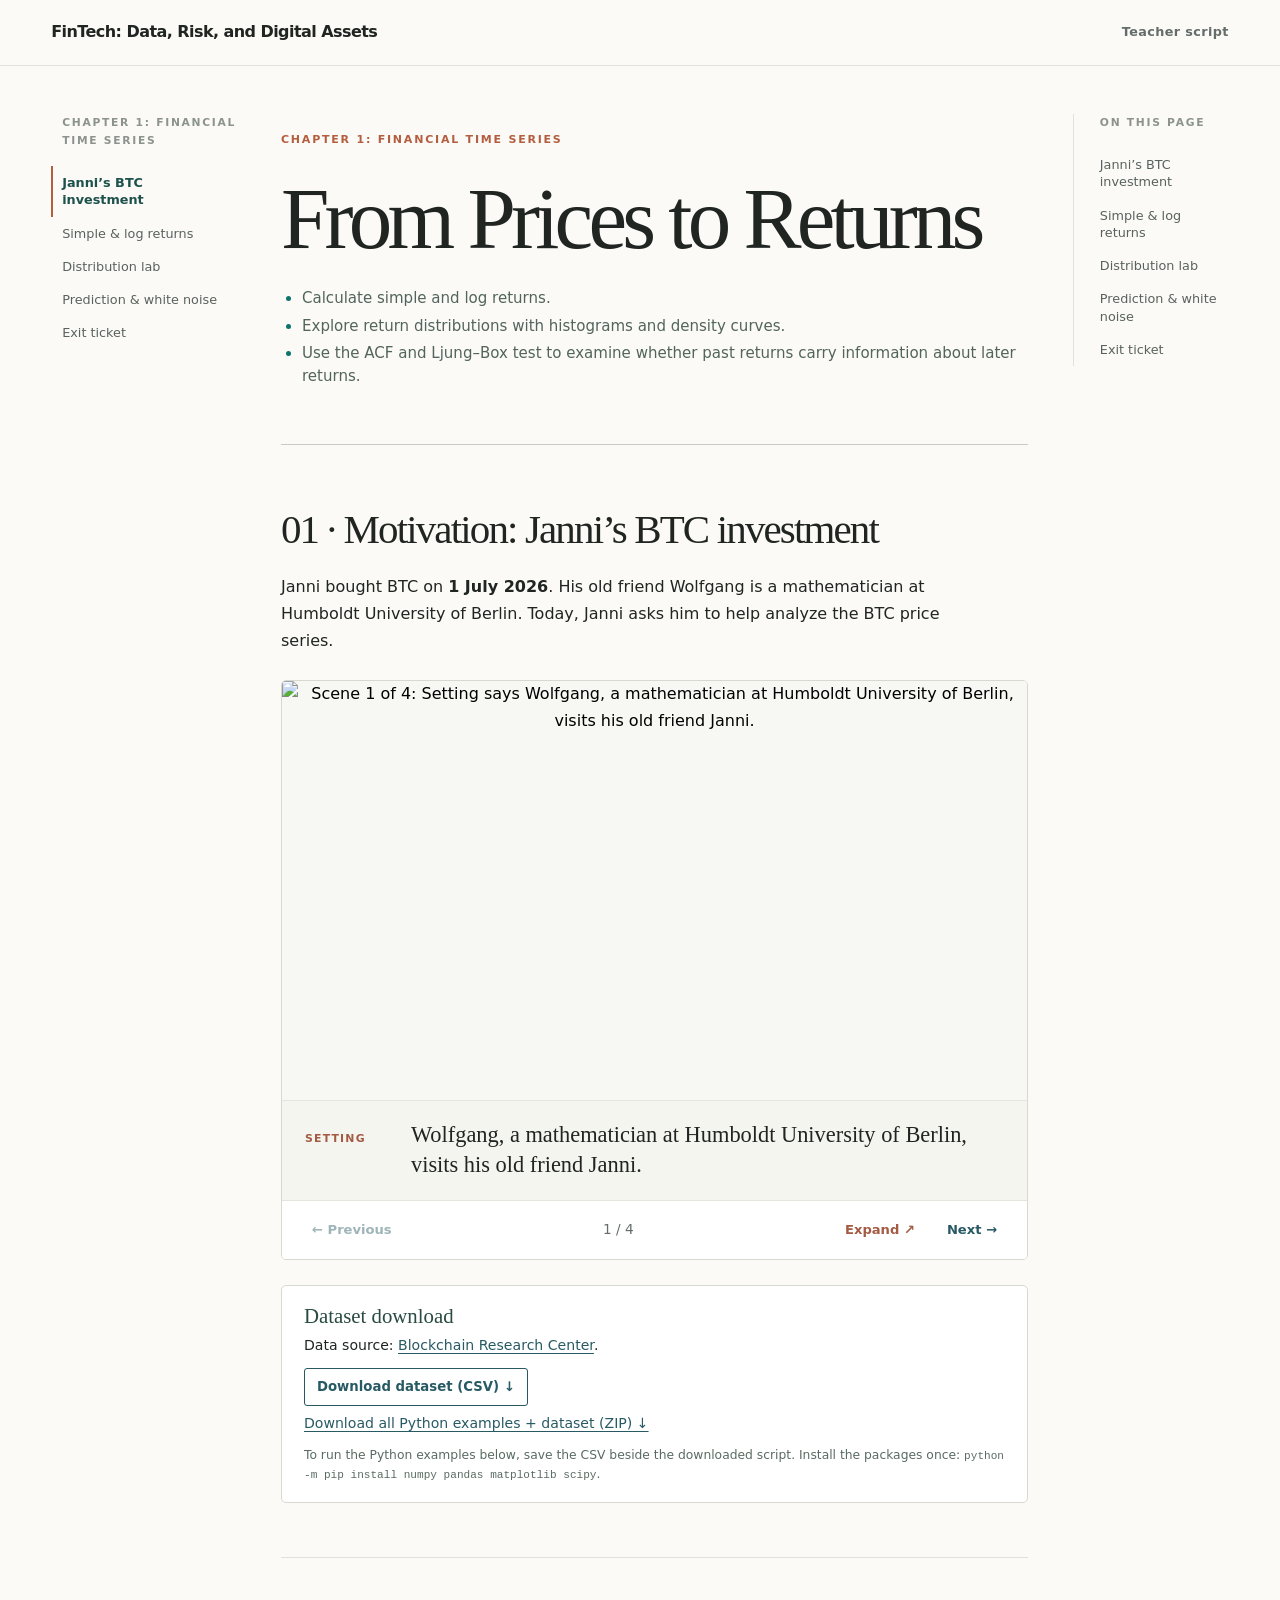
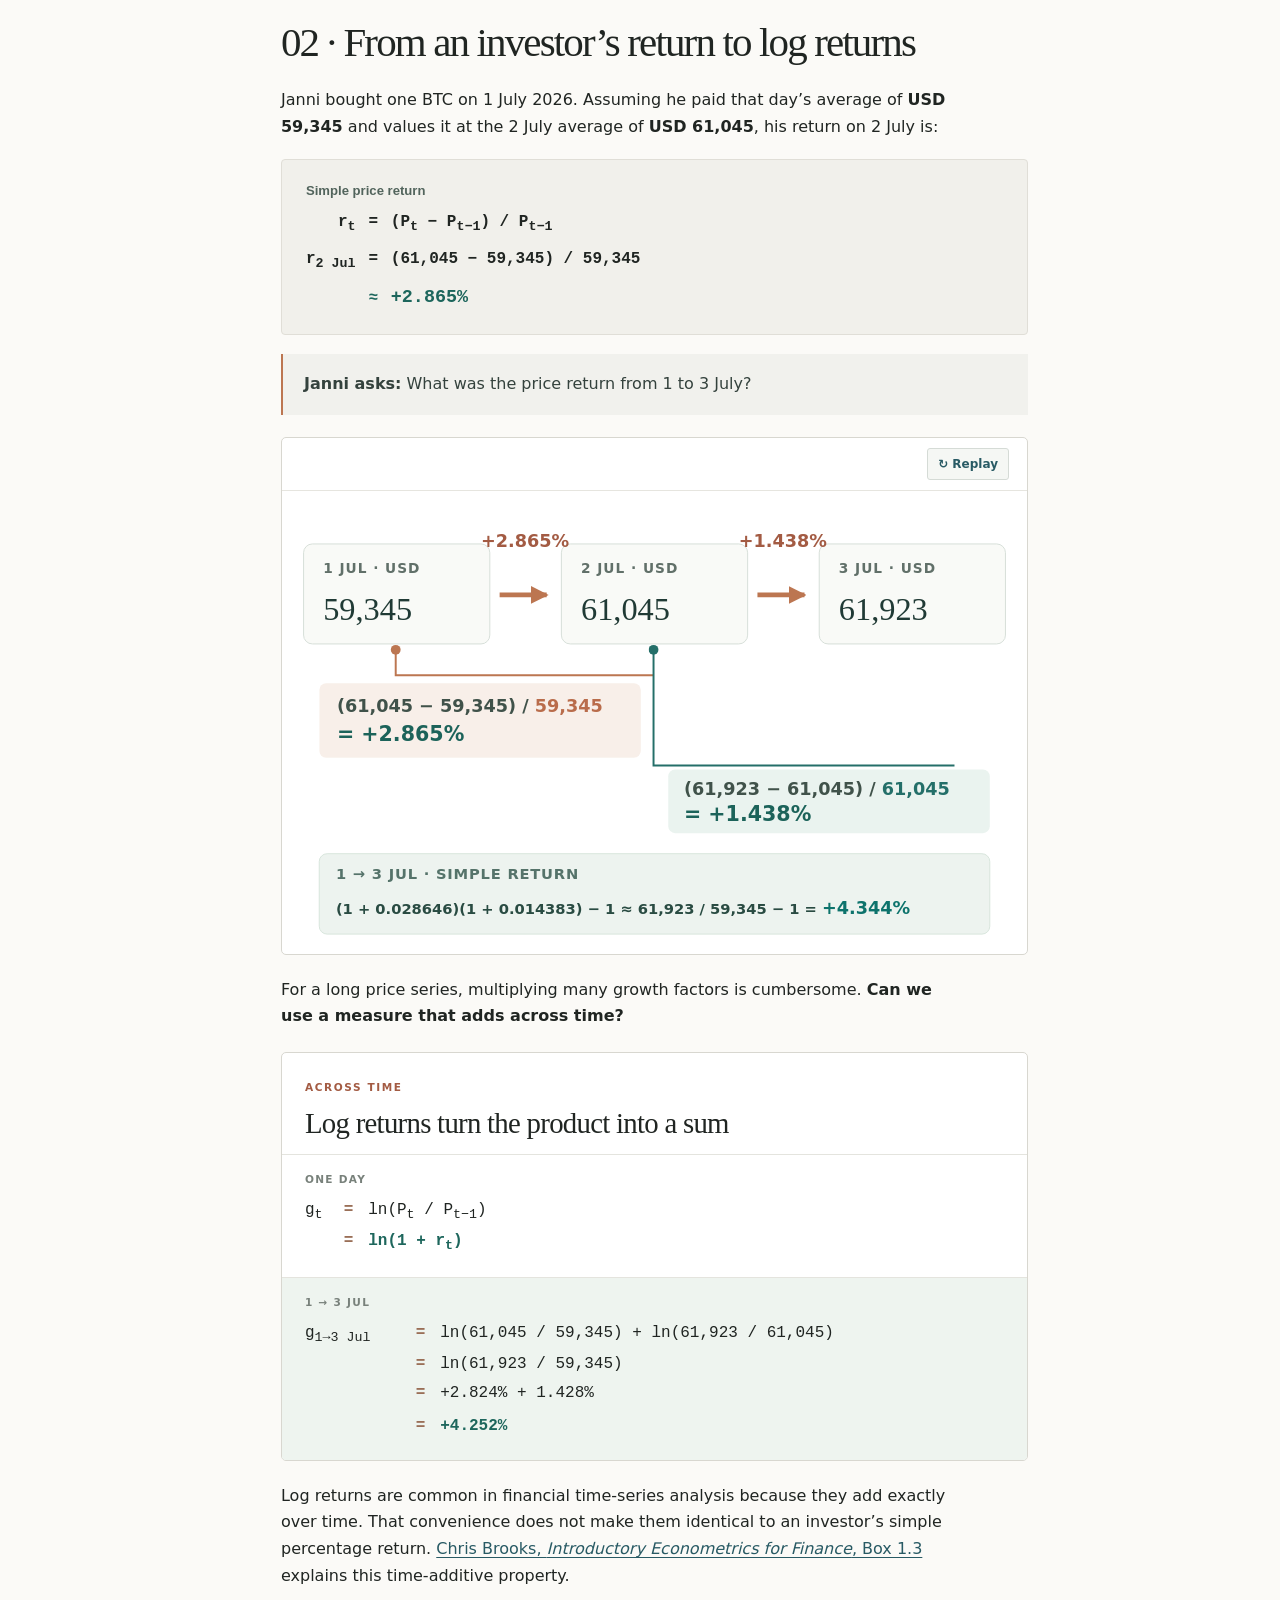
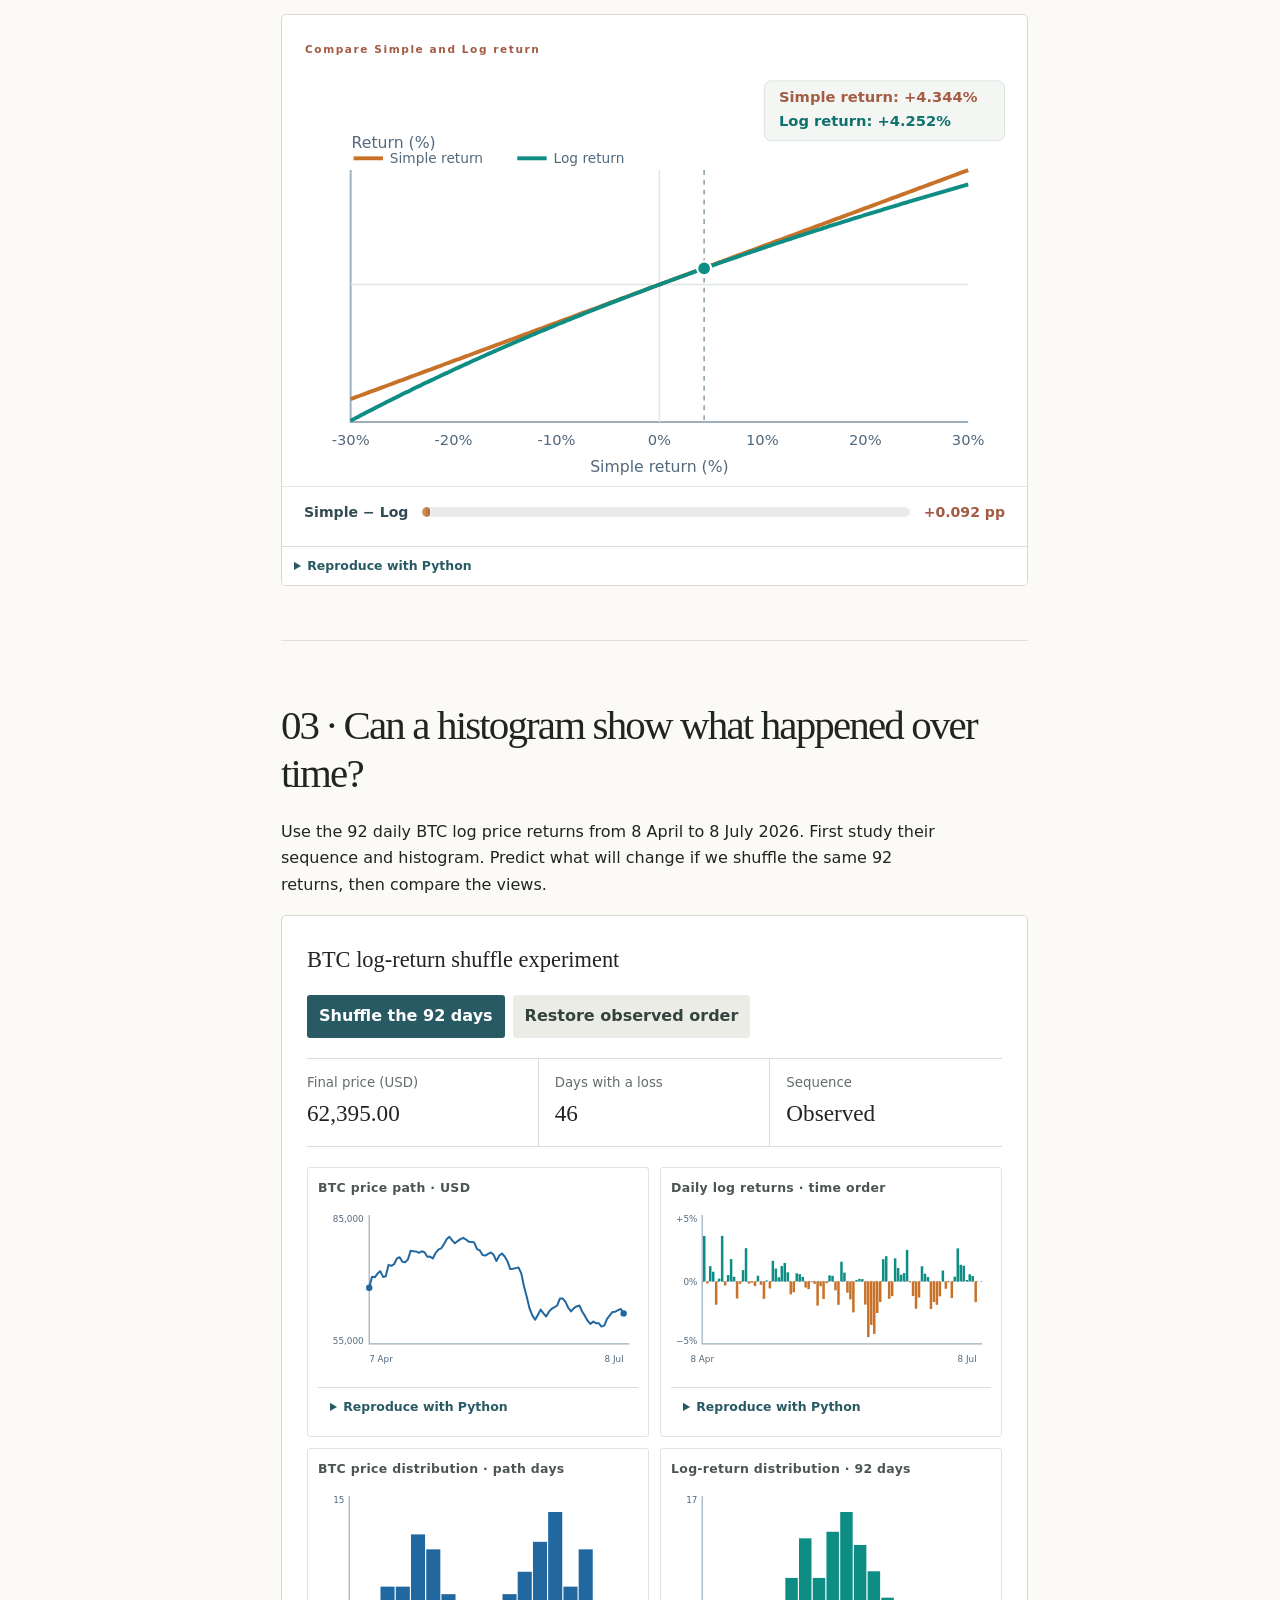
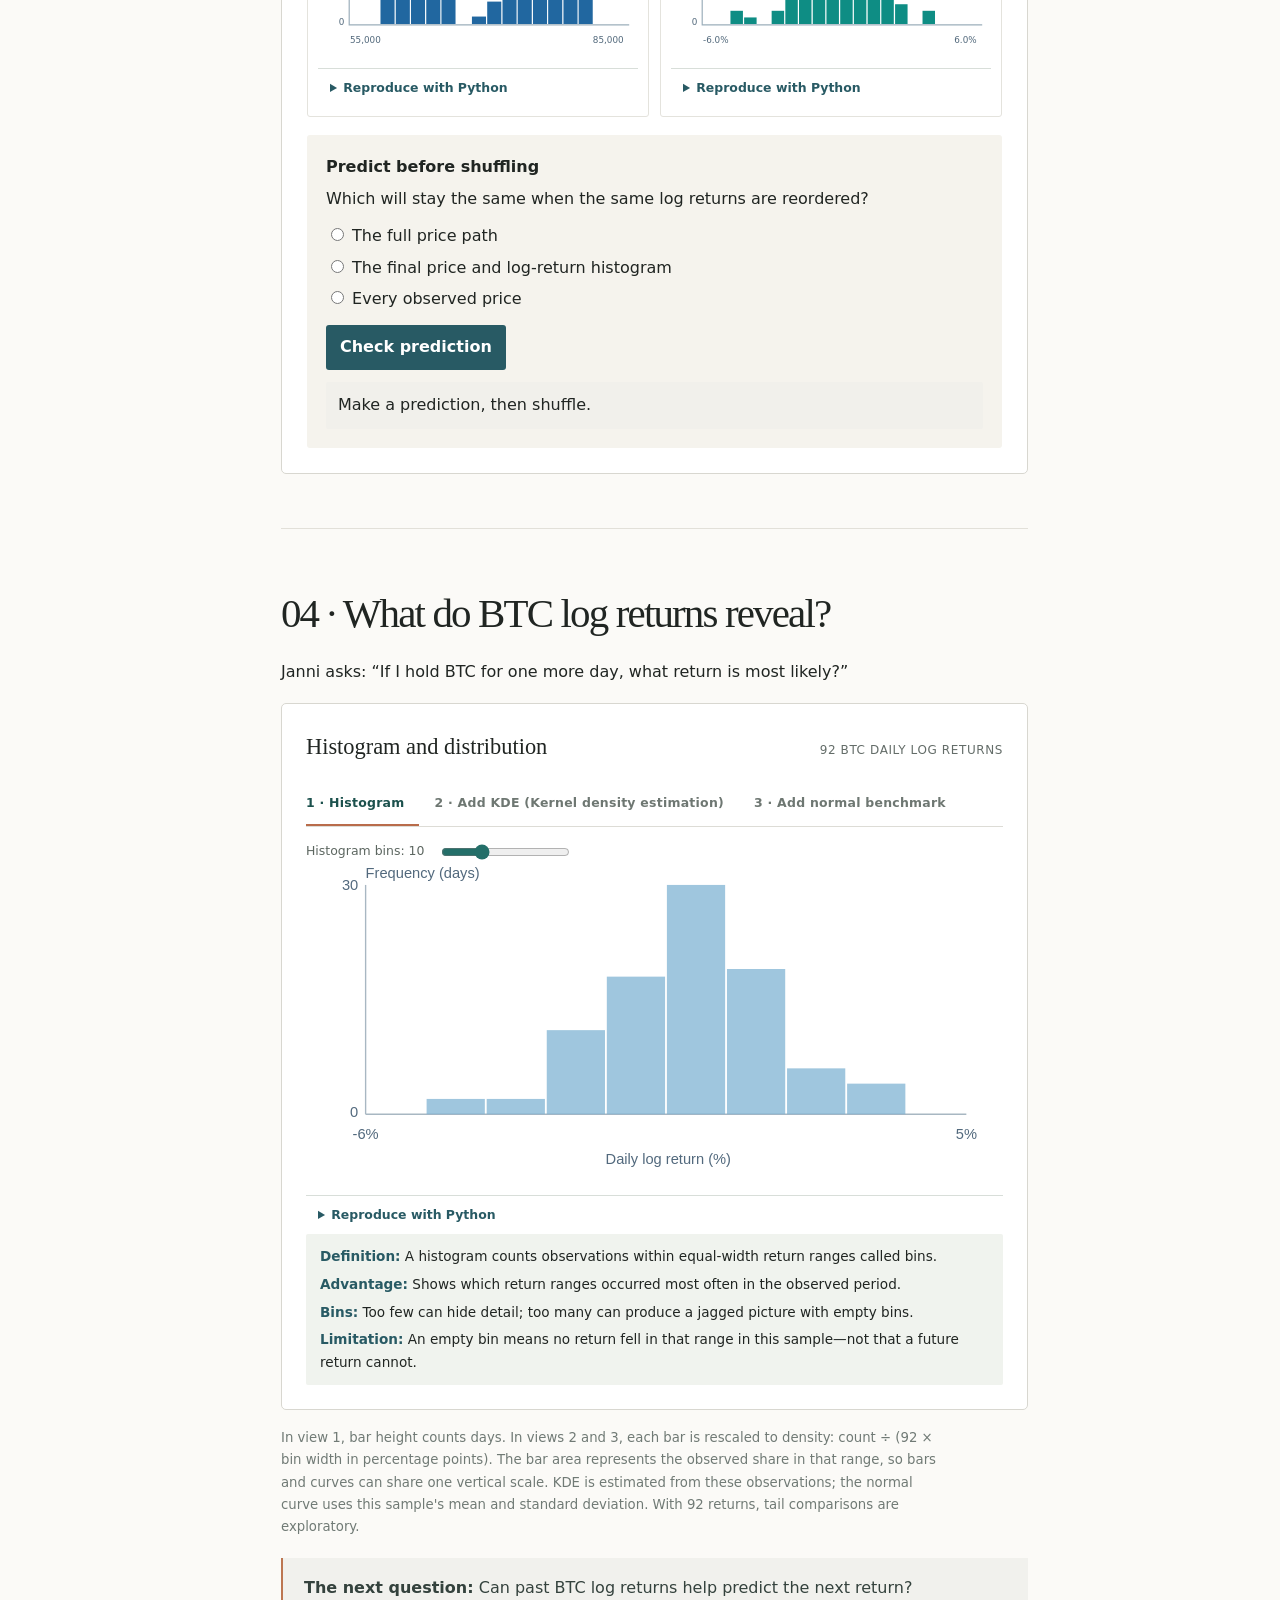
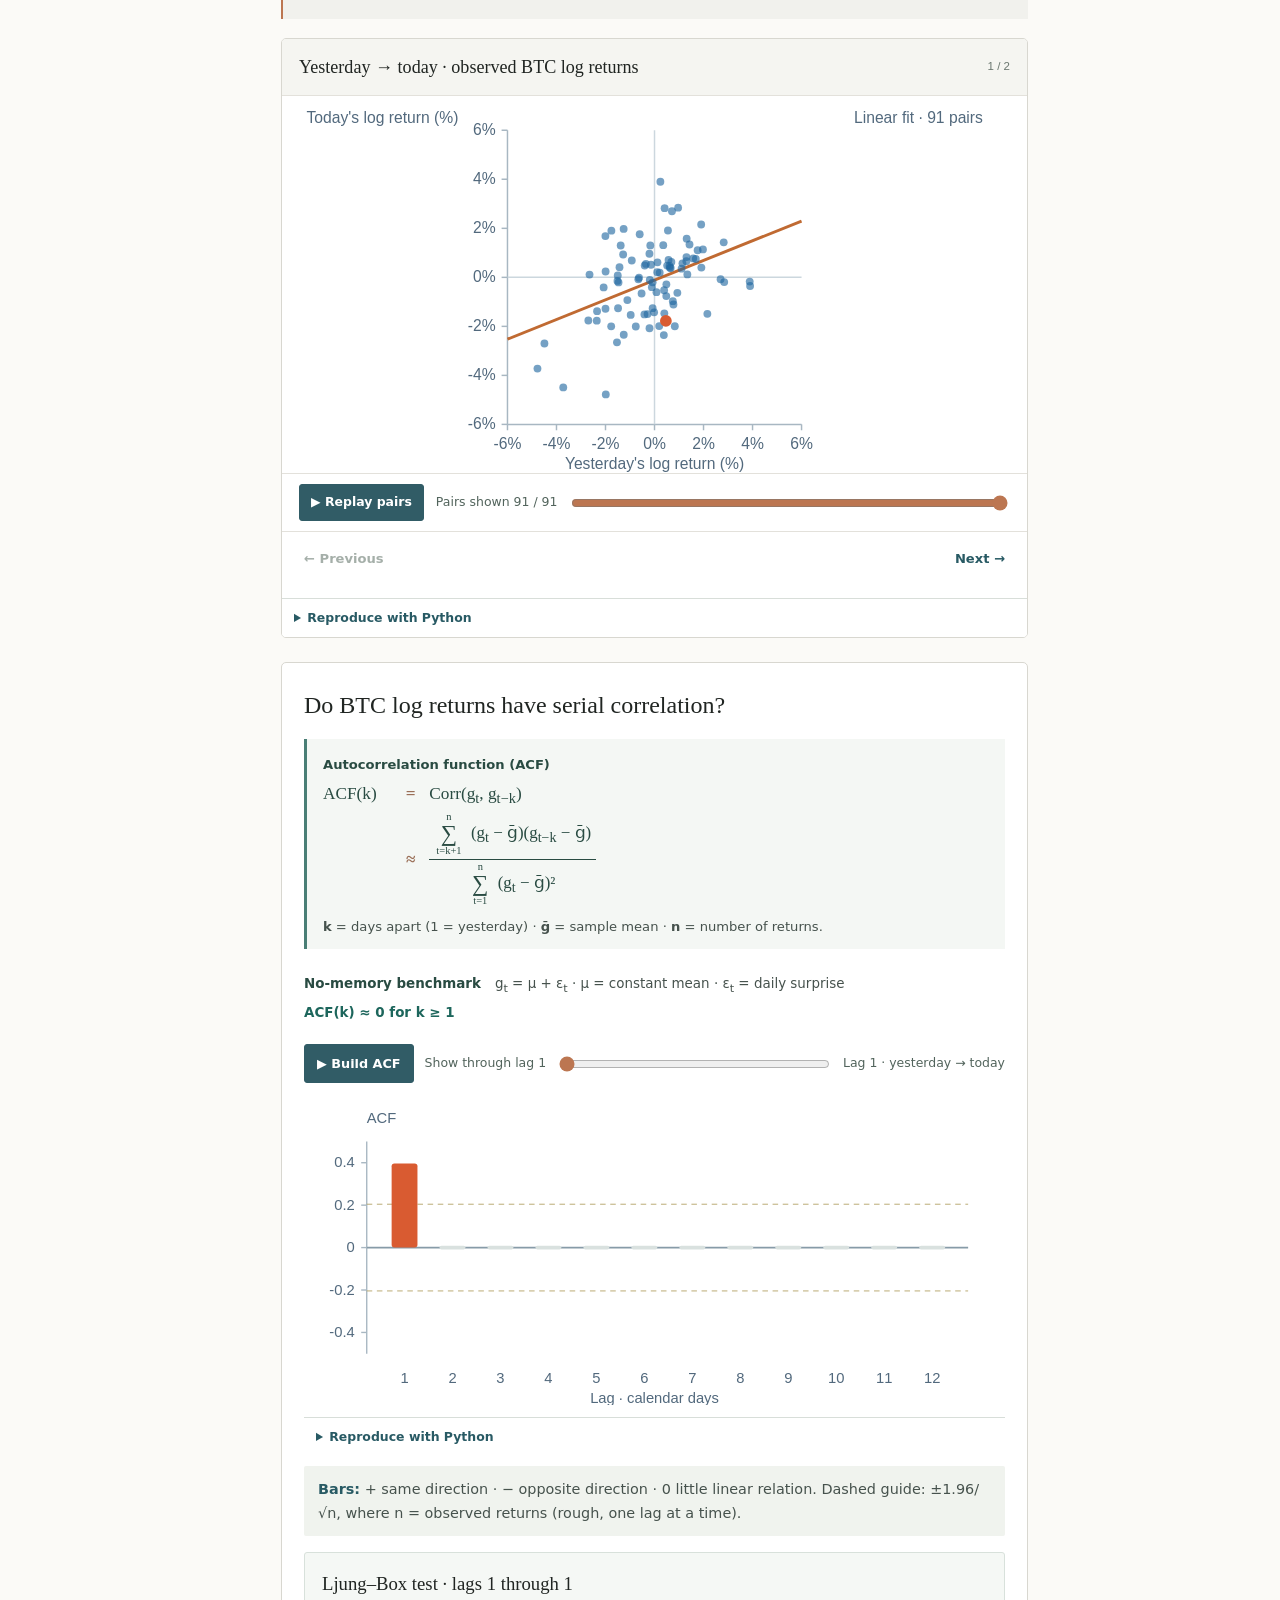
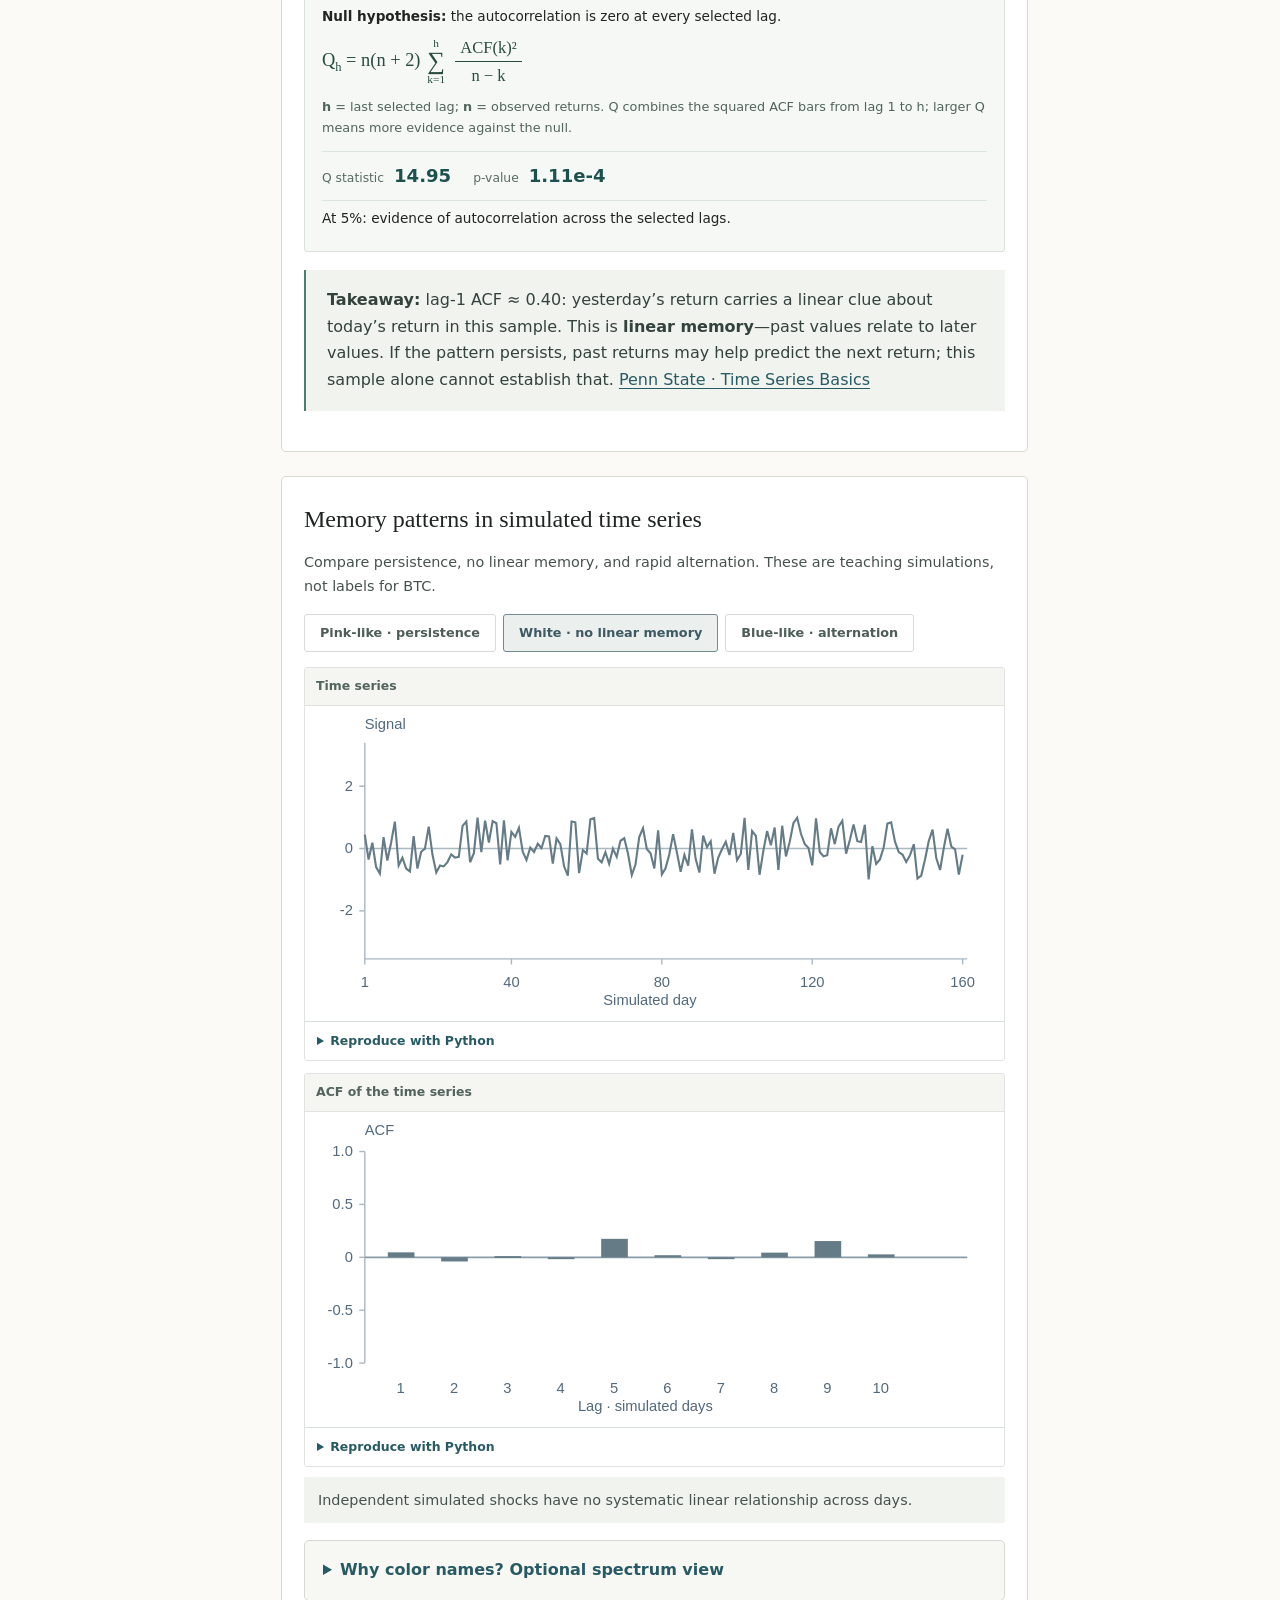
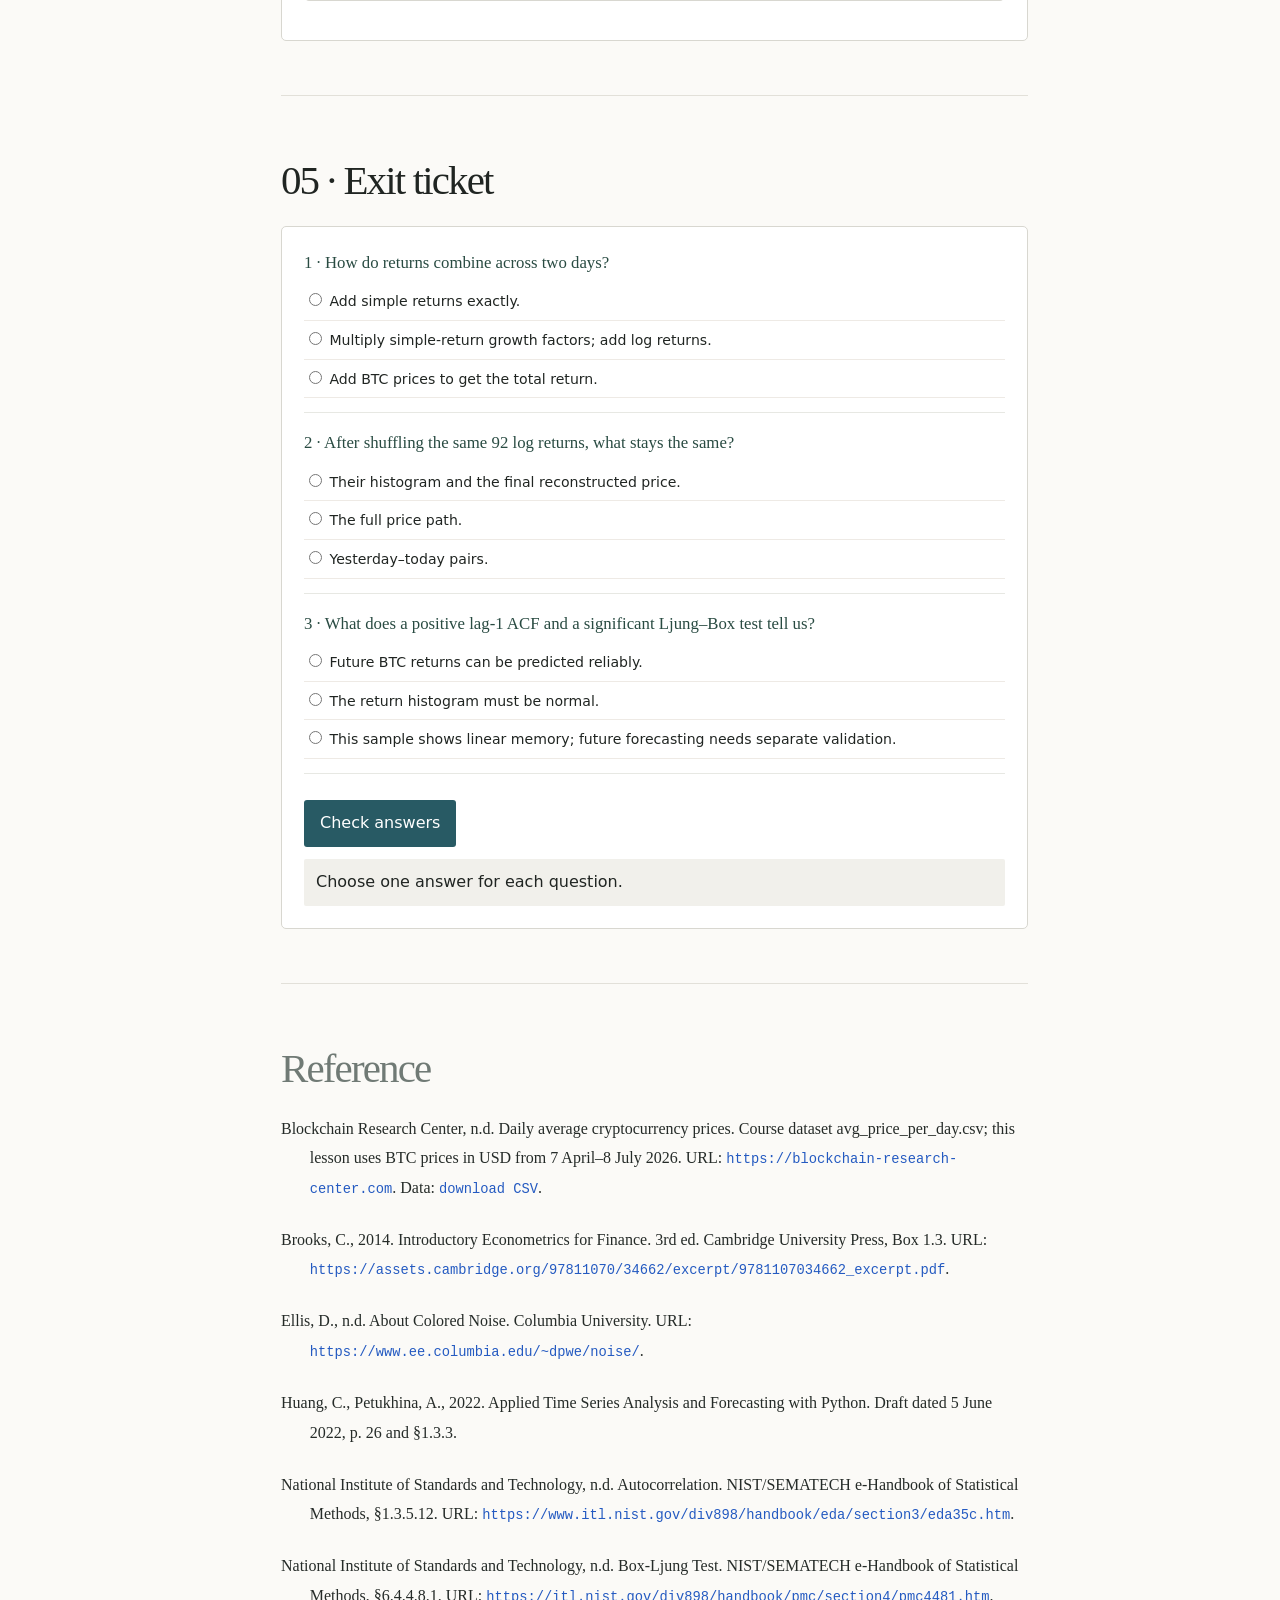
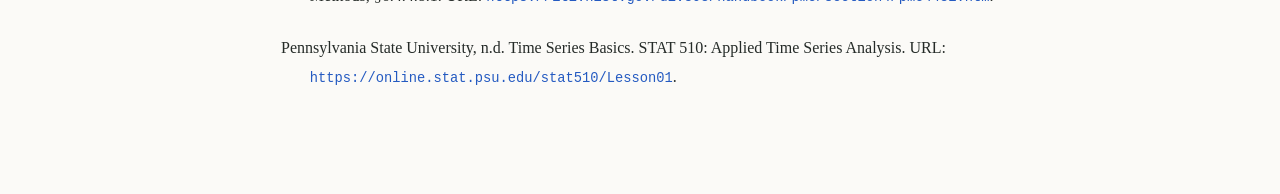
==== a2/index.html @ 721b4823 "Publish A2 lesson and interactive charts" ====
<!doctype html>
<html lang="en">
<head>
  <meta charset="utf-8">
  <meta name="viewport" content="width=device-width, initial-scale=1">
  <title>A2 · Prices, Returns, and Distributions | FinTech Lab</title>
  <link rel="stylesheet" href="style.css">
  <link rel="stylesheet" href="design.css?v=20261030-python-code">
  <script src="navigation.js?v=20261029-current-section" defer></script>
  <script src="btc-series.js?v=20261029-btc1" defer></script>
  <script src="game.js?v=20261030-price-axis" defer></script>
  <script src="story.js?v=20261030-python-panel" defer></script>
  <script src="approx.js?v=20261029-gap2" defer></script>
  <script src="return-animation.js?v=20261029-animate1" defer></script>
  <script src="white-noise.js?v=20261030-python-panels" defer></script>
</head>
<body>
  <header class="site-header"><a class="brand" href="../index.html">FinTech: Data, Risk, and Digital Assets</a><nav class="head-links" aria-label="Course tools"><a href="TEACHER_SCRIPT.md">Teacher script</a></nav></header>
  <div class="shell" id="top">
    <nav class="left-nav" aria-label="Lesson sections"><h3>Chapter 1: Financial time series</h3><a href="#story" class="active">Janni’s BTC investment</a><a href="#returns">Simple &amp; log returns</a><a href="#game">Distribution lab</a><a href="#charts">Prediction &amp; white noise</a><a href="#check">Exit ticket</a></nav>
    <main>
      <div class="hero"><div class="eyebrow">Chapter 1: Financial time series</div><h1>From Prices to Returns</h1><ul class="hero-topics"><li>Calculate simple and log returns.</li><li>Explore return distributions with histograms and density curves.</li><li>Use the ACF and Ljung–Box test to examine whether past returns carry information about later returns.</li></ul></div>

      <section class="lesson-section" id="story">
        <h2>01 · Motivation: Janni’s BTC investment</h2>
        <p>Janni bought BTC on <strong>1 July 2026</strong>. His old friend Wolfgang is a mathematician at Humboldt University of Berlin. Today, Janni asks him to help analyze the BTC price series.</p>
        <div class="media-card story-sequence" aria-label="Four-page click-through story about Janni’s Bitcoin purchase">
          <button class="story-picture" id="story-picture" type="button" aria-label="Show next scene">
            <img id="story-image" src="../assets/storyboard_v2/scene_01.png" alt="Wolfgang greets his friend Janni outside Jannimu Coffee">
          </button>
          <div class="story-caption" aria-live="polite" aria-atomic="true"><span id="story-speaker">Setting</span><strong id="story-line">Wolfgang, a Humboldt statistician, visits his friend Janni as usual.</strong></div>
          <div class="story-controls"><button id="story-previous" type="button">← Previous</button><span id="story-progress" aria-label="Scene progress">1 / 4</span><div class="story-control-actions"><button id="story-expand" type="button" aria-label="View current scene at full size">Expand ↗</button><button id="story-next" type="button">Next →</button></div></div>
        </div>
        <div id="story-dialog" class="story-dialog" role="dialog" aria-modal="true" aria-label="Expanded course scene" hidden><div class="story-dialog-panel"><div class="story-dialog-head"><span id="story-dialog-title">Scene</span><button id="story-dialog-close" type="button">Close ×</button></div><img id="story-dialog-image" alt=""><p id="story-dialog-caption"></p></div></div>
        <details class="python-reproduce" id="python-story-prices" hidden><summary>Reproduce with Python</summary><div class="python-reproduce-body"><p>Reproduce the 93 daily BTC prices shown above.</p><a href="../assets/python/btc_daily_prices.py" download="btc_daily_prices.py">Download Python script ↓</a><pre><code>&quot;&quot;&quot;Reproduce a FinTech course figure.
Install: python -m pip install numpy pandas matplotlib scipy
For data examples, save avg_price_per_day.csv beside this script.
&quot;&quot;&quot;
from pathlib import Path
import numpy as np
import pandas as pd
import matplotlib.pyplot as plt

# Read the same 93 BTC prices used by the website.
data_file = Path(__file__).with_name(&quot;avg_price_per_day.csv&quot;)
if not data_file.exists():
    data_file = Path(__file__).resolve().parent.parent / &quot;data/avg_price_per_day.csv&quot;
data = pd.read_csv(data_file, usecols=[&quot;Date&quot;, &quot;BTC&quot;], parse_dates=[&quot;Date&quot;])
data = data.loc[data[&quot;Date&quot;].between(&quot;2026-04-07&quot;, &quot;2026-07-08&quot;)].sort_values(&quot;Date&quot;)
prices = data[&quot;BTC&quot;].to_numpy(dtype=float)
dates = data[&quot;Date&quot;].to_numpy()
g = 100 * np.diff(np.log(prices))  # Log returns in percentage points.

fig, ax = plt.subplots(figsize=(7, 4))
ax.plot(dates, prices, color=&quot;#2167a0&quot;)
ax.scatter(dates[[0, -1]], prices[[0, -1]], color=&quot;#2167a0&quot;)
ax.set(xlabel=&quot;Date&quot;, ylabel=&quot;BTC price (USD)&quot;, title=&quot;BTC price path&quot;)
fig.autofmt_xdate()

plt.tight_layout()
plt.show()
</code></pre></div></details>
        <div class="dataset-download">
          <h3>Dataset download</h3>
          <p>Data source: <a href="https://blockchain-research-center.com" target="_blank" rel="noopener">Blockchain Research Center</a>.</p>
          <a class="dataset-download-link" href="../assets/data/avg_price_per_day.csv" download="avg_price_per_day.csv">Download dataset (CSV) ↓</a><p><a href="../assets/python/fintech_python_examples.zip" download="fintech_python_examples.zip">Download all Python examples + dataset (ZIP) ↓</a></p><p class="python-setup">To run the Python examples below, save the CSV beside the downloaded script. Install the packages once: <code>python -m pip install numpy pandas matplotlib scipy</code>.</p>
        </div>
      </section>

      <section class="lesson-section" id="returns">
        <h2>02 · From an investor’s return to log returns</h2>
        <p>Janni bought one BTC on 1 July 2026. Assuming he paid that day’s average of <strong>USD 59,345</strong> and values it at the 2 July average of <strong>USD 61,045</strong>, his return on 2 July is:</p>
        <div class="formula simple-return-formula"><strong class="formula-heading">Simple price return</strong><div class="formula-line"><span>r<sub>t</sub></span><span>=</span><span>(P<sub>t</sub> − P<sub>t−1</sub>) / P<sub>t−1</sub></span></div><div class="formula-line"><span>r<sub>2 Jul</sub></span><span>=</span><span>(61,045 − 59,345) / 59,345</span></div><div class="formula-line"><span></span><span>≈</span><strong>+2.865%</strong></div></div>
        <div class="question-bridge"><strong>Janni asks:</strong> What was the price return from 1 to 3 July?</div>
        <figure class="return-animation" id="return-animation" aria-label="Animated BTC prices and daily simple returns from 1 to 3 July 2026">
          <div class="return-animation-head"><button id="replay-return-animation" type="button" aria-label="Replay the BTC price and return animation">↻ Replay</button></div>
          <svg viewBox="0 0 760 472" role="img" aria-labelledby="return-animation-title return-animation-desc">
            <title id="return-animation-title">Three BTC daily prices, two simple returns</title>
            <desc id="return-animation-desc">USD 59,345 on 1 July, USD 61,045 on 2 July, and USD 61,923 on 3 July 2026. The first daily simple return is positive 2.865 percent, with 59,345 as its starting price. The second is positive 1.438 percent, with 61,045 as its starting price. The two-day simple price return is positive 4.344 percent after multiplying the two growth factors and subtracting one.</desc>
            <defs><marker id="return-arrowhead" markerUnits="userSpaceOnUse" markerWidth="18" markerHeight="18" refX="16" refY="9" orient="auto"><path d="M0 0 L18 9 L0 18z" fill="#bc7651"/></marker></defs>
            <g class="return-stage-one">
              <rect x="22" y="54" width="190" height="102" rx="9" fill="#f9faf7" stroke="#d7dfd9"/><text x="42" y="84" class="return-date">1 JUL · USD</text><text x="42" y="132" class="return-price-number">59,345</text>
            </g>
            <g class="return-stage-two">
              <rect x="285" y="54" width="190" height="102" rx="9" fill="#f9faf7" stroke="#d7dfd9"/><text x="305" y="84" class="return-date">2 JUL · USD</text><text x="305" y="132" class="return-price-number">61,045</text>
              <path class="return-motion-one" d="M222 106 H270" stroke="#bc7651" stroke-width="5" fill="none" marker-end="url(#return-arrowhead)"/>
              <text x="248" y="57" text-anchor="middle" class="return-percent-one">+2.865%</text>
            </g>
            <g class="return-stage-three">
              <rect x="548" y="54" width="190" height="102" rx="9" fill="#f9faf7" stroke="#d7dfd9"/><text x="568" y="84" class="return-date">3 JUL · USD</text><text x="568" y="132" class="return-price-number">61,923</text>
              <path class="return-motion-two" d="M485 106 H533" stroke="#bc7651" stroke-width="5" fill="none" marker-end="url(#return-arrowhead)"/>
              <text x="511" y="57" text-anchor="middle" class="return-percent-two">+1.438%</text>
            </g>
            <g class="return-stage-four">
              <path d="M116 162 V188 H379" stroke="#bc7651" stroke-width="2" fill="none"/><circle cx="116" cy="162" r="5" fill="#bc7651"/>
              <rect x="38" y="196" width="328" height="76" rx="7" fill="#f8efe9"/>
              <text x="56" y="225" class="return-fraction">(61,045 − 59,345) / <tspan class="return-base-one">59,345</tspan></text>
              <text x="56" y="255" class="return-result">= +2.865%</text>
            </g>
            <g class="return-stage-five">
              <path d="M379 162 V280 H686" stroke="#246f69" stroke-width="2" fill="none"/><circle cx="379" cy="162" r="5" fill="#246f69"/>
              <rect x="394" y="284" width="328" height="65" rx="7" fill="#eaf3ef"/>
              <text x="410" y="310" class="return-fraction">(61,923 − 61,045) / <tspan class="return-base-two">61,045</tspan></text>
              <text x="410" y="337" class="return-result">= +1.438%</text>
            </g>
            <g class="return-stage-six">
              <rect x="38" y="370" width="684" height="82" rx="8" fill="#edf3ef" stroke="#d8e5dc"/>
              <text x="55" y="396" class="return-total-label">1 → 3 JUL · SIMPLE RETURN</text>
              <text x="55" y="431" class="return-total-formula">(1 + 0.028646)(1 + 0.014383) − 1 ≈ 61,923 / 59,345 − 1 = <tspan class="return-total-result">+4.344%</tspan></text>
            </g>
          </svg>
        </figure>
        <p>For a long price series, multiplying many growth factors is cumbersome. <strong>Can we use a measure that adds across time?</strong></p>
        <figure class="math-visual" aria-labelledby="log-across-title">
          <div class="math-visual-head"><span>ACROSS TIME</span><h3 id="log-across-title">Log returns turn the product into a sum</h3></div>
          <div class="math-row"><span class="math-kicker">ONE DAY</span><div class="math-equations"><div class="math-equation-line"><span>g<sub>t</sub></span><b>=</b><span>ln(P<sub>t</sub> / P<sub>t−1</sub>)</span></div><div class="math-equation-line"><span></span><b>=</b><strong>ln(1 + r<sub>t</sub>)</strong></div></div></div>
          <div class="math-row math-row-accent"><span class="math-kicker">1 → 3 JUL</span><div class="math-equations"><div class="math-equation-line"><span>g<sub>1→3 Jul</sub></span><b>=</b><span>ln(61,045 / 59,345) + ln(61,923 / 61,045)</span></div><div class="math-equation-line"><span></span><b>=</b><span>ln(61,923 / 59,345)</span></div><div class="math-equation-line"><span></span><b>=</b><span>+2.824% + 1.428%</span></div><div class="math-equation-line math-equation-result"><span></span><b>=</b><strong>+4.252%</strong></div></div></div>
        </figure>
        <p>Log returns are common in financial time-series analysis because they add exactly over time. That convenience does not make them identical to an investor’s simple percentage return. <a href="https://assets.cambridge.org/97811070/34662/excerpt/9781107034662_excerpt.pdf" target="_blank" rel="noopener">Chris Brooks, <em>Introductory Econometrics for Finance</em>, Box 1.3</a> explains this time-additive property.</p>
        <div class="comparison-card" aria-label="Interactive comparison of simple and log returns">
          <div class="math-visual-head"><span>Compare Simple and Log return</span></div>
          <svg id="return-comparison-plot" viewBox="0 0 760 420" role="img" tabindex="0" aria-label="Interactive simple and log return curves; move the pointer or use left and right arrow keys to compare values"></svg>
          <div class="comparison-gap" aria-live="polite"><span>Simple − Log</span><div class="comparison-gap-track"><div id="comparison-gap-fill" class="comparison-gap-fill"></div></div><output id="comparison-gap-value">+0.092 pp</output></div><details class="python-reproduce"><summary>Reproduce with Python</summary><div class="python-reproduce-body"><p>Edit the parameters in the script to explore other settings.</p><a href="../assets/python/return_comparison.py" download="return_comparison.py">Download Python script ↓</a><pre><code>&quot;&quot;&quot;Reproduce a FinTech course figure.
Install: python -m pip install numpy pandas matplotlib scipy
For data examples, save avg_price_per_day.csv beside this script.
&quot;&quot;&quot;
from pathlib import Path
import numpy as np
import pandas as pd
import matplotlib.pyplot as plt

r = np.linspace(-30, 30, 241)
log_return = 100 * np.log1p(r / 100)
selected = 100 * (61923 / 59345 - 1)
fig, ax = plt.subplots(figsize=(8, 4.5))
ax.plot(r, r, color=&quot;#c87229&quot;, label=&quot;Simple return&quot;)
ax.plot(r, log_return, color=&quot;#0e8d84&quot;, label=&quot;Log return&quot;)
ax.axvline(selected, color=&quot;grey&quot;, linestyle=&quot;--&quot;, linewidth=1)
ax.scatter([selected, selected], [selected, 100*np.log1p(selected/100)],
           color=[&quot;#c87229&quot;, &quot;#0e8d84&quot;], zorder=3)
ax.axhline(0, color=&quot;lightgrey&quot;, linewidth=0.8)
ax.axvline(0, color=&quot;lightgrey&quot;, linewidth=0.8)
ax.set(xlabel=&quot;Simple return (%)&quot;, ylabel=&quot;Return (%)&quot;, xlim=(-30, 30))
ax.legend()

plt.tight_layout()
plt.show()
</code></pre></div></details>
        </div>
      </section>

      <section class="lesson-section" id="game">
        <h2>03 · Can a histogram show what happened over time?</h2>
        <p>Use the 92 daily BTC log price returns from 8 April to 8 July 2026. First study their sequence and histogram. Predict what will change if we shuffle the same 92 returns, then compare the views.</p>
        <div class="game-card">
          <div class="game-head"><h3>BTC log-return shuffle experiment</h3></div>
          <div class="lab-controls"><div class="lab-buttons"><button id="shuffle-returns" type="button">Shuffle the 92 days</button><button id="reset-returns" type="button">Restore observed order</button></div></div>
          <div class="lab-stats" aria-live="polite"><div><small>Final price (USD)</small><strong id="final-price">—</strong></div><div><small>Days with a loss</small><strong id="loss-days">—</strong></div><div><small>Sequence</small><strong id="sequence-label">Observed</strong></div></div>
          <div class="chart-grid">
            <figure><figcaption>BTC price path · USD</figcaption><svg id="price-path" class="lab-chart" viewBox="0 0 400 220" role="img" aria-label="BTC price path in USD"></svg><details class="python-reproduce"><summary>Reproduce with Python</summary><div class="python-reproduce-body"><p>Edit the parameters in the script to explore other settings.</p><a href="../assets/python/btc_price_path.py" download="btc_price_path.py">Download Python script ↓</a><pre><code>&quot;&quot;&quot;Reproduce a FinTech course figure.
Install: python -m pip install numpy pandas matplotlib scipy
For data examples, save avg_price_per_day.csv beside this script.
&quot;&quot;&quot;
from pathlib import Path
import numpy as np
import pandas as pd
import matplotlib.pyplot as plt

# Read the same 93 BTC prices used by the website.
data_file = Path(__file__).with_name(&quot;avg_price_per_day.csv&quot;)
if not data_file.exists():
    data_file = Path(__file__).resolve().parent.parent / &quot;data/avg_price_per_day.csv&quot;
data = pd.read_csv(data_file, usecols=[&quot;Date&quot;, &quot;BTC&quot;], parse_dates=[&quot;Date&quot;])
data = data.loc[data[&quot;Date&quot;].between(&quot;2026-04-07&quot;, &quot;2026-07-08&quot;)].sort_values(&quot;Date&quot;)
prices = data[&quot;BTC&quot;].to_numpy(dtype=float)
dates = data[&quot;Date&quot;].to_numpy()
g = 100 * np.diff(np.log(prices))  # Log returns in percentage points.

SHUFFLE = False  # Change to True to explore a reordered path.
SEED = 42
if SHUFFLE:
    g = np.random.default_rng(SEED).permutation(g)
path = prices[0] * np.exp(np.r_[0, np.cumsum(g / 100)])

fig, ax = plt.subplots(figsize=(7, 4))
ax.plot(dates, path, color=&quot;#2167a0&quot;)
ax.scatter(dates[[0, -1]], path[[0, -1]], color=&quot;#2167a0&quot;)
ax.set(xlabel=&quot;Date&quot;, ylabel=&quot;BTC price (USD)&quot;, title=&quot;BTC price path&quot;)
fig.autofmt_xdate()

plt.tight_layout()
plt.show()
</code></pre></div></details></figure>
            <figure><figcaption>Daily log returns · time order</figcaption><svg id="return-bars" class="lab-chart" viewBox="0 0 400 220" role="img" aria-label="Daily log-return sequence"></svg><details class="python-reproduce"><summary>Reproduce with Python</summary><div class="python-reproduce-body"><p>Edit the parameters in the script to explore other settings.</p><a href="../assets/python/btc_return_sequence.py" download="btc_return_sequence.py">Download Python script ↓</a><pre><code>&quot;&quot;&quot;Reproduce a FinTech course figure.
Install: python -m pip install numpy pandas matplotlib scipy
For data examples, save avg_price_per_day.csv beside this script.
&quot;&quot;&quot;
from pathlib import Path
import numpy as np
import pandas as pd
import matplotlib.pyplot as plt

# Read the same 93 BTC prices used by the website.
data_file = Path(__file__).with_name(&quot;avg_price_per_day.csv&quot;)
if not data_file.exists():
    data_file = Path(__file__).resolve().parent.parent / &quot;data/avg_price_per_day.csv&quot;
data = pd.read_csv(data_file, usecols=[&quot;Date&quot;, &quot;BTC&quot;], parse_dates=[&quot;Date&quot;])
data = data.loc[data[&quot;Date&quot;].between(&quot;2026-04-07&quot;, &quot;2026-07-08&quot;)].sort_values(&quot;Date&quot;)
prices = data[&quot;BTC&quot;].to_numpy(dtype=float)
dates = data[&quot;Date&quot;].to_numpy()
g = 100 * np.diff(np.log(prices))  # Log returns in percentage points.

SHUFFLE = False  # Change to True to explore a reordered path.
SEED = 42
if SHUFFLE:
    g = np.random.default_rng(SEED).permutation(g)
path = prices[0] * np.exp(np.r_[0, np.cumsum(g / 100)])

fig, ax = plt.subplots(figsize=(7, 4))
ax.bar(dates[1:], g, width=0.8,
       color=np.where(g &gt;= 0, &quot;#0e8d84&quot;, &quot;#c87229&quot;))
ax.axhline(0, color=&quot;grey&quot;, linewidth=0.8)
ax.set(xlabel=&quot;Date&quot;, ylabel=&quot;Daily log return (%)&quot;, title=&quot;BTC log returns&quot;)
fig.autofmt_xdate()

plt.tight_layout()
plt.show()
</code></pre></div></details></figure>
            <figure><figcaption>BTC price distribution · path days</figcaption><svg id="price-hist" class="lab-chart" viewBox="0 0 400 220" role="img" aria-label="Histogram of BTC daily prices in USD"></svg><details class="python-reproduce"><summary>Reproduce with Python</summary><div class="python-reproduce-body"><p>Edit the parameters in the script to explore other settings.</p><a href="../assets/python/btc_price_histogram.py" download="btc_price_histogram.py">Download Python script ↓</a><pre><code>&quot;&quot;&quot;Reproduce a FinTech course figure.
Install: python -m pip install numpy pandas matplotlib scipy
For data examples, save avg_price_per_day.csv beside this script.
&quot;&quot;&quot;
from pathlib import Path
import numpy as np
import pandas as pd
import matplotlib.pyplot as plt

# Read the same 93 BTC prices used by the website.
data_file = Path(__file__).with_name(&quot;avg_price_per_day.csv&quot;)
if not data_file.exists():
    data_file = Path(__file__).resolve().parent.parent / &quot;data/avg_price_per_day.csv&quot;
data = pd.read_csv(data_file, usecols=[&quot;Date&quot;, &quot;BTC&quot;], parse_dates=[&quot;Date&quot;])
data = data.loc[data[&quot;Date&quot;].between(&quot;2026-04-07&quot;, &quot;2026-07-08&quot;)].sort_values(&quot;Date&quot;)
prices = data[&quot;BTC&quot;].to_numpy(dtype=float)
dates = data[&quot;Date&quot;].to_numpy()
g = 100 * np.diff(np.log(prices))  # Log returns in percentage points.

SHUFFLE = False  # Change to True to explore a reordered path.
SEED = 42
if SHUFFLE:
    g = np.random.default_rng(SEED).permutation(g)
path = prices[0] * np.exp(np.r_[0, np.cumsum(g / 100)])

# The website histogram uses the 92 prices after the starting price.
values = path[1:]
low = np.floor(values.min() / 5000) * 5000
high = np.ceil(values.max() / 5000) * 5000
fig, ax = plt.subplots(figsize=(7, 4))
ax.hist(values, bins=np.linspace(low, high, 19), color=&quot;#2167a0&quot;, rwidth=0.95)
ax.set(xlabel=&quot;BTC price (USD)&quot;, ylabel=&quot;Frequency (days)&quot;,
       title=&quot;BTC price distribution&quot;)

plt.tight_layout()
plt.show()
</code></pre></div></details></figure>
            <figure><figcaption>Log-return distribution · 92 days</figcaption><svg id="return-hist" class="lab-chart" viewBox="0 0 400 220" role="img" aria-label="Histogram of daily log returns"></svg><details class="python-reproduce"><summary>Reproduce with Python</summary><div class="python-reproduce-body"><p>Edit the parameters in the script to explore other settings.</p><a href="../assets/python/btc_return_histogram.py" download="btc_return_histogram.py">Download Python script ↓</a><pre><code>&quot;&quot;&quot;Reproduce a FinTech course figure.
Install: python -m pip install numpy pandas matplotlib scipy
For data examples, save avg_price_per_day.csv beside this script.
&quot;&quot;&quot;
from pathlib import Path
import numpy as np
import pandas as pd
import matplotlib.pyplot as plt

# Read the same 93 BTC prices used by the website.
data_file = Path(__file__).with_name(&quot;avg_price_per_day.csv&quot;)
if not data_file.exists():
    data_file = Path(__file__).resolve().parent.parent / &quot;data/avg_price_per_day.csv&quot;
data = pd.read_csv(data_file, usecols=[&quot;Date&quot;, &quot;BTC&quot;], parse_dates=[&quot;Date&quot;])
data = data.loc[data[&quot;Date&quot;].between(&quot;2026-04-07&quot;, &quot;2026-07-08&quot;)].sort_values(&quot;Date&quot;)
prices = data[&quot;BTC&quot;].to_numpy(dtype=float)
dates = data[&quot;Date&quot;].to_numpy()
g = 100 * np.diff(np.log(prices))  # Log returns in percentage points.

SHUFFLE = False  # Change to True to explore a reordered path.
SEED = 42
if SHUFFLE:
    g = np.random.default_rng(SEED).permutation(g)
path = prices[0] * np.exp(np.r_[0, np.cumsum(g / 100)])

fig, ax = plt.subplots(figsize=(7, 4))
ax.hist(g, bins=np.linspace(-6, 6, 21), color=&quot;#0e8d84&quot;, rwidth=0.95)
ax.set(xlabel=&quot;Daily log return (%)&quot;, ylabel=&quot;Frequency (days)&quot;,
       title=&quot;BTC log-return distribution&quot;)

plt.tight_layout()
plt.show()
</code></pre></div></details></figure>
          </div>
          <div class="challenge"><h4>Predict before shuffling</h4><p>Which will stay the same when the same log returns are reordered?</p><label><input type="radio" name="shuffle-prediction" value="path"> The full price path</label><label><input type="radio" name="shuffle-prediction" value="distribution"> The final price and log-return histogram</label><label><input type="radio" name="shuffle-prediction" value="prices"> Every observed price</label><button id="check-prediction" type="button">Check prediction</button><div id="game-feedback" class="feedback" role="status">Make a prediction, then shuffle.</div></div>
        </div>
      </section>

      <section class="lesson-section" id="charts">
        <h2>04 · What do BTC log returns reveal?</h2>
        <p>Janni asks: “If I hold BTC for one more day, what return is most likely?”</p>
        <div class="explore-card">
          <div class="explore-head"><h3>Histogram and distribution</h3><span>92 BTC daily log returns</span></div>
          <div class="view-switch" role="group" aria-label="Distribution layers"><button type="button" data-layer="hist" class="selected">1 · Histogram</button><button type="button" data-layer="kde">2 · Add KDE (Kernel density estimation)</button><button type="button" data-layer="normal">3 · Add normal benchmark</button></div>
          <div class="bin-control" id="bin-control"><label for="bin-count">Histogram bins: <output id="bin-value">10</output></label><input id="bin-count" type="range" min="6" max="20" value="10"></div>
          <div class="bin-control" id="bandwidth-control" hidden><label for="kde-bandwidth">KDE bandwidth: <output id="bandwidth-value">0.70</output> percentage points</label><input id="kde-bandwidth" type="range" min="0.25" max="2" step="0.05" value="0.70"><span class="fixed-bins">Histogram fixed at <output id="fixed-bin-value">10</output> bins</span></div>
          <svg id="distribution-plot" class="explore-plot" viewBox="0 0 760 350" role="img" aria-label="BTC log-return distribution"></svg><details class="python-reproduce"><summary>Reproduce with Python</summary><div class="python-reproduce-body"><p>Edit the parameters in the script to explore other settings.</p><a href="../assets/python/btc_distribution.py" download="btc_distribution.py">Download Python script ↓</a><pre><code>&quot;&quot;&quot;Reproduce a FinTech course figure.
Install: python -m pip install numpy pandas matplotlib scipy
For data examples, save avg_price_per_day.csv beside this script.
&quot;&quot;&quot;
from pathlib import Path
import numpy as np
import pandas as pd
import matplotlib.pyplot as plt

# Read the same 93 BTC prices used by the website.
data_file = Path(__file__).with_name(&quot;avg_price_per_day.csv&quot;)
if not data_file.exists():
    data_file = Path(__file__).resolve().parent.parent / &quot;data/avg_price_per_day.csv&quot;
data = pd.read_csv(data_file, usecols=[&quot;Date&quot;, &quot;BTC&quot;], parse_dates=[&quot;Date&quot;])
data = data.loc[data[&quot;Date&quot;].between(&quot;2026-04-07&quot;, &quot;2026-07-08&quot;)].sort_values(&quot;Date&quot;)
prices = data[&quot;BTC&quot;].to_numpy(dtype=float)
dates = data[&quot;Date&quot;].to_numpy()
g = 100 * np.diff(np.log(prices))  # Log returns in percentage points.

# Match the website&#x27;s editable settings.
BINS = 10
BANDWIDTH = 0.70  # Percentage points; not scipy&#x27;s bandwidth factor.
LAYER = &quot;hist&quot;  # &quot;hist&quot;, &quot;kde&quot;, or &quot;normal&quot;.
low, high = np.floor(g.min() - 1), np.ceil(g.max() + 1)
edges = np.linspace(low, high, BINS + 1)
x = np.linspace(low, high, 400)
# Gaussian KDE with an absolute bandwidth in return percentage points.
z = (x[:, None] - g[None, :]) / BANDWIDTH
kde = np.exp(-z*z/2).mean(axis=1) / (BANDWIDTH*np.sqrt(2*np.pi))
mu, sd = g.mean(), g.std(ddof=1)
normal = np.exp(-0.5*((x-mu)/sd)**2) / (sd*np.sqrt(2*np.pi))
fig, ax = plt.subplots(figsize=(8, 4.5))
density = LAYER != &quot;hist&quot;
ax.hist(g, bins=edges, density=density, color=&quot;#7bb1d2&quot;, alpha=0.7,
        rwidth=0.98, label=&quot;Histogram&quot;)
if LAYER in (&quot;kde&quot;, &quot;normal&quot;):
    ax.plot(x, kde, color=&quot;#0e8d84&quot;, label=&quot;KDE&quot;)
if LAYER == &quot;normal&quot;:
    ax.plot(x, normal, color=&quot;#c87229&quot;, linestyle=&quot;--&quot;, label=&quot;Normal benchmark&quot;)
ax.set(xlabel=&quot;Daily log return (%)&quot;,
       ylabel=&quot;Density per percentage point&quot; if density else &quot;Frequency (days)&quot;)
ax.legend()

plt.tight_layout()
plt.show()
</code></pre></div></details>
          <div id="distribution-explainer" class="explore-note" role="status"><div><strong>Definition:</strong> A histogram counts observations within equal-width return ranges called bins.</div><div><strong>Advantage:</strong> Shows which return ranges occurred most often in the observed period.</div><div><strong>Bins:</strong> Too few can hide detail; too many can produce a jagged picture with empty bins.</div><div><strong>Limitation:</strong> An empty bin means no return fell in that range in this sample—not that a future return cannot.</div></div>
        </div>
        <p class="data-note">In view 1, bar height counts days. In views 2 and 3, each bar is rescaled to density: count ÷ (92 × bin width in percentage points). The bar area represents the observed share in that range, so bars and curves can share one vertical scale. KDE is estimated from these observations; the normal curve uses this sample's mean and standard deviation. With 92 returns, tail comparisons are exploratory.</p>
        <div class="question-bridge"><strong>The next question:</strong> Can past BTC log returns help predict the next return?</div>
        <figure class="explore-figure time-carousel" id="time-carousel" aria-label="Two views of BTC log returns in time order">
          <figcaption><span id="time-slide-title">Yesterday → today · observed BTC log returns</span><span id="time-slide-count">1 / 2</span></figcaption>
          <button class="time-slide-picture" id="time-slide-picture" type="button" aria-label="Show daily log-return sequence"><svg id="time-lag-preview" class="explore-plot" viewBox="0 0 760 385" role="img" aria-label="Animated scatter of yesterday's and today's observed BTC log returns"></svg><svg id="time-plot" class="explore-plot" viewBox="0 0 760 280" role="img" aria-label="Daily BTC log returns in chronological order" hidden></svg></button>
          <div class="time-preview-controls" id="time-preview-controls"><button id="time-preview-play" type="button">▶ Replay pairs</button><label for="time-preview-progress">Pairs shown <output id="time-preview-count">91 / 91</output></label><input id="time-preview-progress" type="range" min="0" max="91" value="91"></div>
          <div class="time-carousel-controls"><button id="time-previous" type="button" disabled>← Previous</button><button id="time-next" type="button">Next →</button></div><details class="python-reproduce" id="python-time-scatter"><summary>Reproduce with Python</summary><div class="python-reproduce-body"><p>Edit the parameters in the script to explore other settings.</p><a href="../assets/python/btc_lag_scatter.py" download="btc_lag_scatter.py">Download Python script ↓</a><pre><code>&quot;&quot;&quot;Reproduce a FinTech course figure.
Install: python -m pip install numpy pandas matplotlib scipy
For data examples, save avg_price_per_day.csv beside this script.
&quot;&quot;&quot;
from pathlib import Path
import numpy as np
import pandas as pd
import matplotlib.pyplot as plt

# Read the same 93 BTC prices used by the website.
data_file = Path(__file__).with_name(&quot;avg_price_per_day.csv&quot;)
if not data_file.exists():
    data_file = Path(__file__).resolve().parent.parent / &quot;data/avg_price_per_day.csv&quot;
data = pd.read_csv(data_file, usecols=[&quot;Date&quot;, &quot;BTC&quot;], parse_dates=[&quot;Date&quot;])
data = data.loc[data[&quot;Date&quot;].between(&quot;2026-04-07&quot;, &quot;2026-07-08&quot;)].sort_values(&quot;Date&quot;)
prices = data[&quot;BTC&quot;].to_numpy(dtype=float)
dates = data[&quot;Date&quot;].to_numpy()
g = 100 * np.diff(np.log(prices))  # Log returns in percentage points.

x, y = g[:-1], g[1:]  # 91 observed yesterday–today pairs.
slope, intercept = np.polyfit(x, y, 1)  # OLS with an intercept.
limit = np.ceil(np.max(np.abs(g)) + 1)
line_x = np.array([-limit, limit])
fig, ax = plt.subplots(figsize=(6, 6))
ax.scatter(x, y, color=&quot;#2167a0&quot;, alpha=0.65)
ax.scatter(x[-1], y[-1], color=&quot;#d95b31&quot;, zorder=3)
ax.plot(line_x, intercept + slope*line_x, color=&quot;#c06a32&quot;, label=&quot;Linear fit&quot;)
ax.axhline(0, color=&quot;lightgrey&quot;, linewidth=0.8)
ax.axvline(0, color=&quot;lightgrey&quot;, linewidth=0.8)
ax.set(xlabel=&quot;Yesterday&#x27;s log return (%)&quot;, ylabel=&quot;Today&#x27;s log return (%)&quot;,
       xlim=(-limit, limit), ylim=(-limit, limit))
ax.set_aspect(&quot;equal&quot;, adjustable=&quot;box&quot;)
ax.legend()
print(f&quot;OLS slope = {slope:.3f}; intercept = {intercept:.3f} percentage points&quot;)

plt.tight_layout()
plt.show()
</code></pre></div></details><details class="python-reproduce" id="python-time-series" hidden><summary>Reproduce with Python</summary><div class="python-reproduce-body"><p>Edit the parameters in the script to explore other settings.</p><a href="../assets/python/btc_time_series.py" download="btc_time_series.py">Download Python script ↓</a><pre><code>&quot;&quot;&quot;Reproduce a FinTech course figure.
Install: python -m pip install numpy pandas matplotlib scipy
For data examples, save avg_price_per_day.csv beside this script.
&quot;&quot;&quot;
from pathlib import Path
import numpy as np
import pandas as pd
import matplotlib.pyplot as plt

# Read the same 93 BTC prices used by the website.
data_file = Path(__file__).with_name(&quot;avg_price_per_day.csv&quot;)
if not data_file.exists():
    data_file = Path(__file__).resolve().parent.parent / &quot;data/avg_price_per_day.csv&quot;
data = pd.read_csv(data_file, usecols=[&quot;Date&quot;, &quot;BTC&quot;], parse_dates=[&quot;Date&quot;])
data = data.loc[data[&quot;Date&quot;].between(&quot;2026-04-07&quot;, &quot;2026-07-08&quot;)].sort_values(&quot;Date&quot;)
prices = data[&quot;BTC&quot;].to_numpy(dtype=float)
dates = data[&quot;Date&quot;].to_numpy()
g = 100 * np.diff(np.log(prices))  # Log returns in percentage points.

fig, ax = plt.subplots(figsize=(8, 3.5))
ax.bar(dates[1:], g, color=np.where(g &gt;= 0, &quot;#0e8d84&quot;, &quot;#c87229&quot;))
ax.axhline(0, color=&quot;grey&quot;, linewidth=0.8)
ax.set(xlabel=&quot;Date&quot;, ylabel=&quot;Daily log return (%)&quot;)
fig.autofmt_xdate()

plt.tight_layout()
plt.show()
</code></pre></div></details>
        </figure>
        <div class="prediction-card">
          <h3>Do BTC log returns have serial correlation?</h3>
          <div class="acf-definition">
            <strong>Autocorrelation function (ACF)</strong>
            <div class="acf-equations"><div class="acf-equation-line"><span>ACF(k)</span><b>=</b><span>Corr(g<sub>t</sub>, g<sub>t−k</sub>)</span></div><div class="acf-equation-line"><span></span><b>≈</b><span class="acf-fraction"><span><span class="sum-limits"><span>n</span><span>∑</span><span>t=k+1</span></span> (g<sub>t</sub> − ḡ)(g<sub>t−k</sub> − ḡ)</span><span><span class="sum-limits"><span>n</span><span>∑</span><span>t=1</span></span> (g<sub>t</sub> − ḡ)²</span></span></div></div>
            <p><strong>k</strong> = days apart (1 = yesterday) · <strong>ḡ</strong> = sample mean · <strong>n</strong> = number of returns.</p>
          </div>
          <div class="memory-benchmark"><strong>No-memory benchmark</strong><span>g<sub>t</sub> = μ + ε<sub>t</sub> · μ = constant mean · ε<sub>t</sub> = daily surprise</span><span>ACF(k) ≈ 0 for k ≥ 1</span></div>
          <div class="prediction-controls"><button id="acf-play" type="button">▶ Build ACF</button><label for="acf-lag">Show through lag <output id="acf-lag-value">1</output></label><input id="acf-lag" type="range" min="1" max="12" value="1"><span id="acf-pair-readout">Lag 1 · yesterday → today</span></div>
          <svg id="acf-plot" class="explore-plot" viewBox="0 0 760 330" role="img" aria-label="Sample autocorrelation function of BTC daily log returns"></svg><details class="python-reproduce"><summary>Reproduce with Python</summary><div class="python-reproduce-body"><p>Edit the parameters in the script to explore other settings.</p><a href="../assets/python/btc_acf_ljung_box.py" download="btc_acf_ljung_box.py">Download Python script ↓</a><pre><code>&quot;&quot;&quot;Reproduce a FinTech course figure.
Install: python -m pip install numpy pandas matplotlib scipy
For data examples, save avg_price_per_day.csv beside this script.
&quot;&quot;&quot;
from pathlib import Path
import numpy as np
import pandas as pd
import matplotlib.pyplot as plt

# Read the same 93 BTC prices used by the website.
data_file = Path(__file__).with_name(&quot;avg_price_per_day.csv&quot;)
if not data_file.exists():
    data_file = Path(__file__).resolve().parent.parent / &quot;data/avg_price_per_day.csv&quot;
data = pd.read_csv(data_file, usecols=[&quot;Date&quot;, &quot;BTC&quot;], parse_dates=[&quot;Date&quot;])
data = data.loc[data[&quot;Date&quot;].between(&quot;2026-04-07&quot;, &quot;2026-07-08&quot;)].sort_values(&quot;Date&quot;)
prices = data[&quot;BTC&quot;].to_numpy(dtype=float)
dates = data[&quot;Date&quot;].to_numpy()
g = 100 * np.diff(np.log(prices))  # Log returns in percentage points.

from scipy.stats import chi2

MAX_LAG = 1  # Choose from 1 to 12, as on the website.
n = len(g)
centered = g - g.mean()
# Whole-sample denominator: same ACF estimator as the website and NIST.
acf = np.array([centered[k:] @ centered[:-k] / (centered @ centered)
                for k in range(1, MAX_LAG + 1)])
lags = np.arange(1, MAX_LAG + 1)
q = n * (n + 2) * np.sum(acf**2 / (n - lags))
p_value = chi2.sf(q, df=MAX_LAG)  # No fitted ARMA parameters here.
fig, ax = plt.subplots(figsize=(8, 4))
ax.bar(lags, acf, color=&quot;#2167a0&quot;)
guide = 1.96 / np.sqrt(n)
ax.axhline(0, color=&quot;grey&quot;, linewidth=0.8)
for bound in [-guide, guide]:
    ax.axhline(bound, color=&quot;#b6a46b&quot;, linestyle=&quot;--&quot;)
ax.set(xlabel=&quot;Lag (calendar days)&quot;, ylabel=&quot;ACF&quot;, xticks=lags)
print(f&quot;n = {n}; lag-1 ACF = {acf[0]:.3f}&quot;)
print(f&quot;Ljung–Box through lag {MAX_LAG}: Q = {q:.2f}; p = {p_value:.4f}&quot;)

plt.tight_layout()
plt.show()
</code></pre></div></details>
          <p class="explore-note"><strong>Bars:</strong> + same direction · − opposite direction · 0 little linear relation. Dashed guide: ±1.96/√n, where n = observed returns (rough, one lag at a time).</p>
          <div class="ljung-box" aria-live="polite"><h4>Ljung–Box test · lags 1 through <span id="lb-lag-value">1</span></h4><p><strong>Null hypothesis:</strong> the autocorrelation is zero at every selected lag.</p><div class="lb-formula">Q<sub>h</sub> = n(n + 2) <span class="sum-limits"><span>h</span><span>∑</span><span>k=1</span></span> <span class="lb-fraction"><span>ACF(k)²</span><span>n − k</span></span></div><p class="lb-formula-note"><strong>h</strong> = last selected lag; <strong>n</strong> = observed returns. Q combines the squared ACF bars from lag 1 to h; larger Q means more evidence against the null.</p><div class="ljung-box-stats"><span>Q statistic <strong id="lb-q">—</strong></span><span>p-value <strong id="lb-p">—</strong></span></div><p id="lb-interpretation"></p></div>
          <div id="white-noise-conclusion" class="concept-card"></div>
        </div>
        <div class="prediction-card">
          <h3>Memory patterns in simulated time series</h3>
          <p>Compare persistence, no linear memory, and rapid alternation. These are teaching simulations, not labels for BTC.</p>
          <div class="noise-tabs" role="group" aria-label="Choose a simulated time pattern"><button type="button" data-pattern="pink">Pink-like · persistence</button><button type="button" data-pattern="white" class="selected">White · no linear memory</button><button type="button" data-pattern="blue">Blue-like · alternation</button></div>
          <div class="paired-views"><figure><figcaption>Time series</figcaption><svg id="pattern-time" class="explore-plot" viewBox="0 0 760 330" role="img" aria-label="Simulated time series"></svg><details class="python-reproduce"><summary>Reproduce with Python</summary><div class="python-reproduce-body"><p>Edit the parameters in the script to explore other settings.</p><a href="../assets/python/memory_time_series.py" download="memory_time_series.py">Download Python script ↓</a><pre><code>&quot;&quot;&quot;Reproduce a FinTech course figure.
Install: python -m pip install numpy pandas matplotlib scipy
For data examples, save avg_price_per_day.csv beside this script.
&quot;&quot;&quot;
from pathlib import Path
import numpy as np
import pandas as pd
import matplotlib.pyplot as plt

# Reproduce the website&#x27;s exact deterministic teaching sequences.
MODE = &quot;white&quot;  # &quot;pink&quot;, &quot;white&quot;, or &quot;blue&quot;.
phi = {&quot;pink&quot;: 0.72, &quot;white&quot;: 0.0, &quot;blue&quot;: -0.72}[MODE]
color = {&quot;pink&quot;: &quot;#bc7796&quot;, &quot;white&quot;: &quot;#657c87&quot;, &quot;blue&quot;: &quot;#447fb2&quot;}[MODE]
seed = 6417
shocks = []
for _ in range(160):
    seed = (1664525 * seed + 1013904223) % 2**32
    shocks.append(2 * seed / 2**32 - 1)
series = np.zeros(160)
for t, shock in enumerate(shocks):
    series[t] = shock + (phi * series[t-1] if t else 0)


fig, ax = plt.subplots(figsize=(8, 3.5))
ax.plot(np.arange(1, 161), series, color=color)
ax.axhline(0, color=&quot;grey&quot;, linewidth=0.8)
ax.set(xlabel=&quot;Simulated day&quot;, ylabel=&quot;Signal&quot;, ylim=(-3.1, 3.1),
       title=f&quot;{MODE.capitalize()} teaching sequence&quot;)

plt.tight_layout()
plt.show()
</code></pre></div></details></figure><figure><figcaption>ACF of the time series</figcaption><svg id="pattern-acf" class="explore-plot" viewBox="0 0 760 330" role="img" aria-label="ACF of simulated time series"></svg><details class="python-reproduce"><summary>Reproduce with Python</summary><div class="python-reproduce-body"><p>Edit the parameters in the script to explore other settings.</p><a href="../assets/python/memory_acf.py" download="memory_acf.py">Download Python script ↓</a><pre><code>&quot;&quot;&quot;Reproduce a FinTech course figure.
Install: python -m pip install numpy pandas matplotlib scipy
For data examples, save avg_price_per_day.csv beside this script.
&quot;&quot;&quot;
from pathlib import Path
import numpy as np
import pandas as pd
import matplotlib.pyplot as plt

# Reproduce the website&#x27;s exact deterministic teaching sequences.
MODE = &quot;white&quot;  # &quot;pink&quot;, &quot;white&quot;, or &quot;blue&quot;.
phi = {&quot;pink&quot;: 0.72, &quot;white&quot;: 0.0, &quot;blue&quot;: -0.72}[MODE]
color = {&quot;pink&quot;: &quot;#bc7796&quot;, &quot;white&quot;: &quot;#657c87&quot;, &quot;blue&quot;: &quot;#447fb2&quot;}[MODE]
seed = 6417
shocks = []
for _ in range(160):
    seed = (1664525 * seed + 1013904223) % 2**32
    shocks.append(2 * seed / 2**32 - 1)
series = np.zeros(160)
for t, shock in enumerate(shocks):
    series[t] = shock + (phi * series[t-1] if t else 0)


lags = np.arange(1, 11)
# The teaching simulator uses Pearson correlation of the paired values.
acf = [np.corrcoef(series[:-k], series[k:])[0, 1] for k in lags]
fig, ax = plt.subplots(figsize=(8, 3.5))
ax.bar(lags, acf, color=color)
ax.axhline(0, color=&quot;grey&quot;, linewidth=0.8)
ax.set(xlabel=&quot;Lag (simulated days)&quot;, ylabel=&quot;ACF&quot;, xticks=lags,
       ylim=(-1, 1), yticks=[-1, -0.5, 0, 0.5, 1])

plt.tight_layout()
plt.show()
</code></pre></div></details></figure></div>
          <p id="pattern-explainer" class="explore-note"></p>
          <details class="noise-aside"><summary>Why color names? Optional spectrum view</summary><div class="noise-demo"><div class="noise-tabs" role="group" aria-label="Choose an illustrative noise color"><button type="button" data-noise="pink">Pink</button><button type="button" data-noise="white" class="selected">White</button><button type="button" data-noise="blue">Blue</button></div><div class="noise-readout" aria-live="polite"><strong id="noise-name">White noise</strong><span id="noise-clue">No frequency band is favored</span></div><div class="noise-mini-label">SIGNAL OVER TIME</div><svg id="noise-trace" class="explore-plot" viewBox="0 0 760 390" role="img" aria-label="Illustrative noise signals over time"></svg><div class="noise-mini-label">SLOW, MIDDLE, AND FAST COMPONENTS</div><svg id="noise-components" class="explore-plot" viewBox="0 0 760 340" role="img" aria-label="Components and power of an illustrative noise signal"></svg><p id="noise-recipe" class="noise-recipe">Slow + middle + fast = the selected signal above</p></div></details>
        </div>
      </section>

      <section class="lesson-section" id="check"><h2>05 · Exit ticket</h2><div class="quiz">
        <fieldset class="exit-question"><legend>1 · How do returns combine across two days?</legend><label><input type="radio" name="exit-q1" value="a"> Add simple returns exactly.</label><label><input type="radio" name="exit-q1" value="b"> Multiply simple-return growth factors; add log returns.</label><label><input type="radio" name="exit-q1" value="c"> Add BTC prices to get the total return.</label></fieldset>
        <fieldset class="exit-question"><legend>2 · After shuffling the same 92 log returns, what stays the same?</legend><label><input type="radio" name="exit-q2" value="a"> Their histogram and the final reconstructed price.</label><label><input type="radio" name="exit-q2" value="b"> The full price path.</label><label><input type="radio" name="exit-q2" value="c"> Yesterday–today pairs.</label></fieldset>
        <fieldset class="exit-question"><legend>3 · What does a positive lag-1 ACF and a significant Ljung–Box test tell us?</legend><label><input type="radio" name="exit-q3" value="a"> Future BTC returns can be predicted reliably.</label><label><input type="radio" name="exit-q3" value="b"> The return histogram must be normal.</label><label><input type="radio" name="exit-q3" value="c"> This sample shows linear memory; future forecasting needs separate validation.</label></fieldset>
        <button id="check-quiz" type="button">Check answers</button><div id="quiz-feedback" class="feedback" role="status">Choose one answer for each question.</div>
      </div></section>
      <section class="lesson-section source-list" id="sources">
        <h2>Reference</h2>
        <ul class="reference-list">
          <li>Blockchain Research Center, n.d. Daily average cryptocurrency prices. Course dataset avg_price_per_day.csv; this lesson uses BTC prices in USD from 7 April–8 July 2026. URL: <a href="https://blockchain-research-center.com" target="_blank" rel="noopener">https://blockchain-research-center.com</a>. Data: <a href="../assets/data/avg_price_per_day.csv" download="avg_price_per_day.csv">download CSV</a>.</li>
          <li>Brooks, C., 2014. Introductory Econometrics for Finance. 3rd ed. Cambridge University Press, Box 1.3. URL: <a href="https://assets.cambridge.org/97811070/34662/excerpt/9781107034662_excerpt.pdf" target="_blank" rel="noopener">https://assets.cambridge.org/97811070/34662/excerpt/9781107034662_excerpt.pdf</a>.</li>
          <li>Ellis, D., n.d. About Colored Noise. Columbia University. URL: <a href="https://www.ee.columbia.edu/~dpwe/noise/" target="_blank" rel="noopener">https://www.ee.columbia.edu/~dpwe/noise/</a>.</li>
          <li>Huang, C., Petukhina, A., 2022. Applied Time Series Analysis and Forecasting with Python. Draft dated 5 June 2022, p. 26 and §1.3.3.</li>
          <li>National Institute of Standards and Technology, n.d. Autocorrelation. NIST/SEMATECH e-Handbook of Statistical Methods, §1.3.5.12. URL: <a href="https://www.itl.nist.gov/div898/handbook/eda/section3/eda35c.htm" target="_blank" rel="noopener">https://www.itl.nist.gov/div898/handbook/eda/section3/eda35c.htm</a>.</li>
          <li>National Institute of Standards and Technology, n.d. Box-Ljung Test. NIST/SEMATECH e-Handbook of Statistical Methods, §6.4.4.8.1. URL: <a href="https://itl.nist.gov/div898/handbook/pmc/section4/pmc4481.htm" target="_blank" rel="noopener">https://itl.nist.gov/div898/handbook/pmc/section4/pmc4481.htm</a>.</li>
          <li>Pennsylvania State University, n.d. Time Series Basics. STAT 510: Applied Time Series Analysis. URL: <a href="https://online.stat.psu.edu/stat510/Lesson01" target="_blank" rel="noopener">https://online.stat.psu.edu/stat510/Lesson01</a>.</li>
        </ul>
      </section>
    </main><nav class="right-nav" aria-label="On this page"><h3>On this page</h3><a href="#story">Janni’s BTC investment</a><a href="#returns">Simple &amp; log returns</a><a href="#game">Distribution lab</a><a href="#charts">Prediction &amp; white noise</a><a href="#check">Exit ticket</a></nav>
  </div>
</body>
</html>
---- a2/style.css ----
:root{--ink:#203449;--muted:#637589;--blue:#2167a0;--teal:#0e8d84;--orange:#c87229;--line:#dce5eb;--paper:#fff;--wash:#f4f8fa;--good:#d9f2e9;--bad:#fff0df;font-family:Inter,Arial,"Noto Sans SC",sans-serif;color:var(--ink)}
*{box-sizing:border-box}html{scroll-behavior:smooth}body{margin:0;background:var(--paper);line-height:1.65}a{color:var(--blue)}button,input{font:inherit}button{cursor:pointer}.site-header{height:68px;border-bottom:1px solid var(--line);display:flex;align-items:center;justify-content:space-between;padding:0 clamp(18px,3vw,42px);background:#fff;position:sticky;top:0;z-index:10}.brand{font-weight:800;letter-spacing:-.02em;text-decoration:none;color:var(--ink)}.brand span{color:var(--teal)}.head-links{display:flex;gap:22px;font-size:.93rem}.shell{display:grid;grid-template-columns:230px minmax(0,820px) 190px;gap:clamp(22px,3vw,48px);max-width:1450px;margin:auto;padding:34px clamp(18px,3vw,40px)}.left-nav,.right-nav{align-self:start;position:sticky;top:100px;font-size:.9rem}.left-nav h3,.right-nav h3{font-size:.74rem;text-transform:uppercase;letter-spacing:.11em;color:var(--muted);margin:0 0 12px}.left-nav a,.right-nav a{display:block;text-decoration:none;color:var(--muted);padding:8px 10px;border-radius:8px}.left-nav a:hover,.right-nav a:hover,.left-nav a.active{background:var(--wash);color:var(--blue)}.left-nav a.active{border-left:3px solid var(--teal);font-weight:700}.right-nav{border-left:1px solid var(--line);padding-left:16px}.eyebrow{color:var(--teal);font-size:.82rem;text-transform:uppercase;letter-spacing:.12em;font-weight:800}.hero{border-bottom:1px solid var(--line);padding:13px 0 28px}.hero h1{font-size:clamp(2.1rem,4vw,3.25rem);line-height:1.18;letter-spacing:-.045em;margin:.4rem 0}.hero p{font-size:1.13rem;color:var(--muted);max-width:670px;margin:0}.meta{display:flex;flex-wrap:wrap;gap:9px;margin-top:20px}.chip{background:#edf6f5;color:#096f68;border:1px solid #cce9e4;border-radius:100px;padding:4px 11px;font-size:.79rem;font-weight:700}.lesson-section{padding-top:33px;scroll-margin-top:86px}.lesson-section h2{font-size:1.55rem;letter-spacing:-.025em;margin:0 0 12px}.lesson-section p{margin:.65rem 0 1rem}.callout{background:#edf6f5;border-left:4px solid var(--teal);padding:15px 18px;border-radius:0 9px 9px 0}.formula{background:#f1f5f8;border:1px solid var(--line);border-radius:12px;padding:17px 22px;margin:18px 0;font-size:1.18rem;font-weight:700;overflow:auto}.steps{display:grid;grid-template-columns:repeat(3,1fr);gap:12px;margin:20px 0}.step{border:1px solid var(--line);border-radius:12px;padding:16px;background:#fff}.step strong{display:block;font-size:1.2rem;color:var(--blue)}.step small{color:var(--muted)}.media-card,.game-card{border:1px solid var(--line);border-radius:16px;overflow:hidden;box-shadow:0 7px 24px #1639550a;background:#fff}.media-card video{display:block;width:100%;background:#303030}.media-caption{padding:13px 18px;color:var(--muted);font-size:.9rem}.game-card{padding:22px}.game-head{display:flex;align-items:baseline;justify-content:space-between;gap:15px}.game-head h3{margin:0;font-size:1.2rem}.game-head small{color:var(--muted)}.controls{display:grid;grid-template-columns:repeat(2,1fr);gap:20px;margin:18px 0}.control{background:var(--wash);padding:15px;border-radius:12px}.control label{display:flex;justify-content:space-between;font-weight:700;margin-bottom:8px}.control output{color:var(--teal)}.control input{width:100%;accent-color:var(--teal)}.control .range-labels{display:flex;justify-content:space-between;color:var(--muted);font-size:.76rem}.money-row{display:grid;grid-template-columns:repeat(3,1fr);gap:10px}.money-box{border:1px solid var(--line);padding:14px;border-radius:12px}.money-box small{display:block;color:var(--muted)}.money-box b{display:block;font-size:1.45rem}.money-box:last-child{background:#edf6f5;border-color:#b9ded9}.game-equation{background:#f8fafb;border:1px dashed #b9cbd5;border-radius:10px;padding:11px 15px;margin-top:15px;font-family:ui-monospace,monospace}.challenge{padding:16px;background:#fff8ef;border-radius:12px;margin-top:18px}.challenge h4{margin:0 0 5px}.challenge p{margin:0 0 10px}.challenge button,.primary-link{display:inline-block;background:var(--blue);color:white;border:0;border-radius:8px;padding:9px 14px;text-decoration:none;font-weight:700}.feedback{margin-top:12px;padding:10px 12px;border-radius:8px;background:var(--wash)}.feedback.good{background:var(--good)}.feedback.try{background:var(--bad)}.comparison{width:100%;border-collapse:collapse;margin:18px 0}.comparison th,.comparison td{text-align:left;border-bottom:1px solid var(--line);padding:11px 10px}.comparison th{background:var(--wash)}.quiz{border:1px solid var(--line);border-radius:12px;padding:18px}.quiz label{display:block;margin:8px 0}.quiz button{margin-top:10px;padding:8px 13px;background:var(--teal);color:#fff;border:0;border-radius:7px}.source-list{font-size:.91rem;color:var(--muted)}.course-footer{margin:44px 0 10px;border-top:1px solid var(--line);padding-top:25px;color:var(--muted);font-size:.9rem}
@media(max-width:1050px){.shell{grid-template-columns:180px minmax(0,1fr)}.right-nav{display:none}}@media(max-width:700px){.shell{display:block;padding:18px}.left-nav{position:static;display:flex;overflow:auto;gap:4px;white-space:nowrap;margin-bottom:20px}.left-nav h3{display:none}.left-nav a{border:1px solid var(--line)}.head-links{gap:10px}.steps,.controls,.money-row{grid-template-columns:1fr}.site-header{height:58px}.hero h1{font-size:2rem}}@media(prefers-reduced-motion:reduce){html{scroll-behavior:auto}}
.bar-chart{display:flex;align-items:end;justify-content:space-around;gap:15px;height:190px;border-bottom:2px solid var(--line);margin:19px 0 12px;padding:0 10px}.bar-col{width:30%;display:flex;align-items:center;flex-direction:column;justify-content:flex-end;height:100%}.bar-col .bar{width:min(82px,70%);border-radius:8px 8px 0 0;background:var(--blue);transition:height .16s}.bar-col:nth-child(2) .bar{background:var(--teal)}.bar-col:nth-child(3) .bar{background:var(--orange)}.bar-col strong{font-size:.88rem}.bar-col small{font-size:.79rem;color:var(--muted);margin-top:6px}.bar-col .bar-label{font-size:.8rem;font-weight:700;margin-bottom:3px}
/* Scene and distribution lab */
:root{font-family:Inter,Arial,sans-serif}.story-figure{margin:18px 0;border:1px solid var(--line);border-radius:16px;overflow:hidden;background:#f6f8fa}.story-figure img{display:block;width:100%;aspect-ratio:16/9;object-fit:cover}.story-figure figcaption{padding:8px 15px;color:var(--muted);font-size:.84rem}.dialogue{display:grid;grid-template-columns:repeat(3,1fr);gap:10px;margin:18px 0}.dialogue p{margin:0;background:#edf6f5;border:1px solid #cce9e4;border-radius:12px;padding:13px 15px;line-height:1.45}.dialogue p:nth-child(2){background:#eff5fb;border-color:#d3e2f0}.dialogue p:nth-child(3){background:#fff6ea;border-color:#f0debf}.choice{margin:4px 4px 4px 9px;border:1px solid var(--teal);color:var(--teal);background:white;border-radius:7px;padding:3px 10px;font-weight:700}.choice:hover{background:#dff4f0}#price-feedback{display:block;margin-top:6px;font-weight:600}.bridge{color:var(--muted)}.equation-sequence{display:grid;grid-template-columns:repeat(3,1fr);gap:12px;margin:16px 0}.equation-sequence>div{border:1px solid var(--line);border-radius:12px;padding:15px;background:var(--wash)}.equation-sequence small,.equation-sequence b,.equation-sequence span{display:block}.equation-sequence small{color:var(--muted)}.equation-sequence b{font-size:1.15rem;color:var(--blue)}.equation-sequence span{font-size:.87rem}.log-proof{display:flex;align-items:center;justify-content:center;flex-wrap:wrap;gap:10px;border:1px solid #b6ddd8;background:#eff8f6;padding:14px;border-radius:10px;font-family:ui-monospace,monospace;font-size:clamp(.85rem,1.8vw,1.1rem)}.lab-controls{display:flex;align-items:end;gap:16px;flex-wrap:wrap;margin:16px 0}.lab-controls label{font-weight:700}.lab-controls select{margin-left:6px;padding:5px;border:1px solid var(--line);border-radius:6px}.lab-controls input{display:block;width:200px;accent-color:var(--teal)}.lab-buttons{display:flex;gap:8px}.lab-buttons button{border:0;border-radius:8px;background:var(--blue);color:white;padding:8px 12px;font-weight:700}.lab-buttons button:nth-child(2){background:#eaf0f4;color:var(--ink)}.lab-stats{display:grid;grid-template-columns:repeat(3,1fr);gap:8px}.lab-stats>div{border:1px solid var(--line);border-radius:10px;padding:9px 13px}.lab-stats small,.lab-stats strong{display:block}.lab-stats small{color:var(--muted)}.lab-stats strong{font-size:1.2rem}.chart-grid{display:grid;grid-template-columns:repeat(2,minmax(0,1fr));gap:12px;margin:14px 0}.chart-grid figure{margin:0;border:1px solid var(--line);border-radius:11px;padding:10px;min-width:0}.chart-grid figcaption{font-size:.86rem;font-weight:700;color:var(--ink)}.lab-chart{display:block;width:100%;height:auto}.challenge label{display:block;margin:5px 0}.challenge button{margin-top:7px}
@media(max-width:700px){.dialogue,.equation-sequence,.lab-stats,.chart-grid{grid-template-columns:1fr}.story-figure img{aspect-ratio:4/3}.lab-controls{display:block}.lab-controls>*{display:block;margin:10px 0}.lab-buttons{display:flex}}
.log-media{margin:18px 0}.log-media video{max-height:430px}
.story-video{margin:16px 0}.transcript{border:1px solid var(--line);border-radius:10px;padding:10px 15px;margin:14px 0;background:var(--wash)}.transcript summary{cursor:pointer;font-weight:700;color:var(--blue)}.transcript p{margin:8px 0}.data-note{font-size:.87rem;color:var(--muted)}
.story-sequence{margin:16px 0}.story-picture{display:block;width:100%;padding:0;border:0;background:#fff;cursor:pointer}.story-picture img{display:block;width:100%;aspect-ratio:16/9;object-fit:contain}.story-picture:focus-visible,.story-controls button:focus-visible{outline:3px solid var(--teal);outline-offset:3px}.story-caption{display:flex;align-items:baseline;gap:14px;min-height:82px;padding:18px 22px;background:#f1f7f7}.story-caption span{flex:0 0 92px;color:#08746d;font-size:.83rem;font-weight:800;text-transform:uppercase;letter-spacing:.04em}.story-caption strong{font-size:clamp(1rem,2.1vw,1.28rem);line-height:1.35}.story-controls{display:flex;align-items:center;justify-content:space-between;gap:12px;padding:11px 18px;border-top:1px solid var(--line)}.story-controls button{border:1px solid var(--line);border-radius:8px;background:#fff;color:var(--blue);padding:7px 12px;font-weight:700}.story-controls button:hover:not(:disabled){background:var(--wash)}.story-controls button:disabled{opacity:.45;cursor:default}.story-controls span{color:var(--muted);font-size:.85rem;font-variant-numeric:tabular-nums}@media(max-width:700px){.story-caption{display:block;min-height:96px;padding:13px 16px}.story-caption span{display:block;margin-bottom:3px}}
.story-caption[hidden]{display:none}

.log-visual{margin:18px 0;border:1px solid var(--line);border-radius:14px;overflow:hidden;background:#f7fafb}.log-visual img{display:block;width:100%;height:auto}.log-visual figcaption{padding:10px 16px;background:#fff;color:var(--muted);font-size:.92rem}.log-visual figcaption strong{color:var(--ink)}
.explore-card,.explore-figure,.noise-aside{border:1px solid var(--line);border-radius:14px;background:#fff;margin:17px 0;overflow:hidden}.explore-card{padding:16px}.explore-head{display:flex;align-items:baseline;justify-content:space-between;gap:10px}.explore-head h3{margin:0;font-size:1.1rem}.explore-head span{font-size:.82rem;color:var(--muted)}.view-switch{display:flex;flex-wrap:wrap;gap:7px;margin:13px 0}.view-switch button{border:1px solid #b6d3db;border-radius:8px;background:#fff;color:var(--blue);padding:7px 10px;font-weight:700}.view-switch button.selected{background:var(--blue);color:#fff}.bin-control{display:flex;align-items:center;gap:15px;font-size:.87rem}.bin-control input{accent-color:var(--teal)}.explore-plot{display:block;width:100%;height:auto}.explore-note{font-size:.9rem;color:var(--ink);background:#edf6f5;padding:9px 12px;border-radius:8px}.explore-figure figcaption{padding:9px 15px;font-weight:700;background:var(--wash)}.question-bridge{border-left:4px solid var(--blue);background:#eef5f9;padding:13px 16px;margin:19px 0}.concept-card{background:#e7f5f1;border-radius:11px;padding:15px 17px;margin:18px 0}.noise-aside{padding:11px 15px}.noise-aside summary{cursor:pointer;font-weight:700;color:var(--blue)}.closing-line{font-size:1.05rem}.closing-line strong{color:#08746d}@media(max-width:700px){.explore-head{display:block}.bin-control{display:block}.bin-control input{display:block;width:100%}}
---- a2/design.css ----
/* Editorial course theme, inspired by the reading rhythm of Anatomy. */
:root{--ink:#202522;--muted:#646d69;--blue:#315c66;--teal:#246f69;--orange:#bc7651;--line:#dddcd6;--paper:#fbfaf7;--wash:#f1f0eb;--good:#e6f0e8;--bad:#f8ede3;font-family:Inter,ui-sans-serif,system-ui,-apple-system,BlinkMacSystemFont,"Segoe UI",sans-serif;color:var(--ink)}
html{scroll-padding-top:78px}body{background:var(--paper);font-size:16px;line-height:1.68;color:var(--ink)}
::selection{background:#d9e9e3;color:var(--ink)}
a{color:#285a64;text-decoration-thickness:1px;text-underline-offset:3px}a:hover{color:#b35e3f}
button{transition:background-color .18s ease,border-color .18s ease,transform .18s ease}button:hover{transform:translateY(-1px)}button:active{transform:translateY(0)}button:focus-visible,a:focus-visible,input:focus-visible,summary:focus-visible{outline:2px solid #bc7651;outline-offset:3px}
.site-header{height:66px;border-bottom:1px solid #e3e1da;background:rgba(251,250,247,.94);backdrop-filter:blur(14px);padding:0 clamp(20px,4vw,64px)}
.brand{font-size:1rem;letter-spacing:-.035em;font-weight:750}.brand span{color:#bc7651}.head-links a{font-size:.8rem;font-weight:650;letter-spacing:.03em;text-decoration:none;color:var(--muted);border-bottom:1px solid transparent}.head-links a:hover{border-color:#bc7651;color:var(--ink)}
.shell{grid-template-columns:185px minmax(0,790px) 156px;gap:clamp(26px,3.5vw,58px);max-width:1390px;padding:48px clamp(20px,4vw,62px) 80px}
.left-nav,.right-nav{top:102px;font-size:.8rem}.left-nav h3,.right-nav h3{font-size:.67rem;letter-spacing:.16em;font-weight:800;color:#8c938e;padding-left:11px;margin-bottom:16px}.left-nav a,.right-nav a{border-radius:0;padding:8px 11px;line-height:1.35;color:#59625e}.left-nav a:hover,.right-nav a:hover{background:transparent;color:#b35e3f}.left-nav a.active{background:transparent;color:#1d514b;border-left:2px solid #b35e3f;padding-left:9px;font-weight:700}.right-nav{border-left:1px solid #e3e1da;padding-left:15px}
.hero{padding:17px 0 53px;border-bottom:1px solid #cbc9c1;position:relative}.eyebrow{font-size:.69rem;color:#b35e3f;font-weight:750;letter-spacing:.16em}.hero h1{font-family:Georgia,"Times New Roman",serif;font-weight:500;font-size:clamp(3.4rem,6.8vw,5.9rem);line-height:1.02;letter-spacing:-.055em;max-width:760px;margin:25px 0 22px}.hero p{font-family:Georgia,"Times New Roman",serif;font-size:clamp(1.16rem,1.6vw,1.4rem);line-height:1.52;color:#59625e;max-width:610px}.meta{margin-top:26px;gap:7px}.chip{background:transparent;border:1px solid #d7d7d0;color:#56605b;border-radius:3px;padding:4px 9px;font-size:.66rem;letter-spacing:.04em;font-weight:700;text-transform:uppercase}
.lesson-section{padding-top:61px;scroll-margin-top:80px}.lesson-section h2{font-family:Georgia,"Times New Roman",serif;font-weight:500;font-size:clamp(2rem,3.2vw,2.65rem);line-height:1.17;letter-spacing:-.045em;margin:0 0 21px}.lesson-section>p{max-width:670px}.lesson-section:not(#story){border-top:1px solid #e2e0d9;margin-top:54px}.lesson-section p{line-height:1.68}.bridge,.data-note,.source-list{color:#707a75}.data-note{font-size:.83rem}
.callout,.concept-card,.question-bridge{background:#f0f3ee;border:0;border-left:2px solid #497e75;border-radius:0;padding:17px 21px;color:#34423d}.question-bridge{background:#f1f1ed;border-left-color:#bc7651}.closing-line{background:#edf2ec;padding:20px 23px;border-left:2px solid #497e75;font-family:Georgia,"Times New Roman",serif;font-size:1.14rem}
.formula{background:#f1f0eb;border:1px solid #e0ded7;border-radius:4px;padding:20px 24px;font-family:ui-monospace,SFMono-Regular,Menlo,monospace;font-weight:600;font-size:clamp(.94rem,1.45vw,1.1rem)}
.steps{gap:0;border-top:1px solid #d8d7d0;border-bottom:1px solid #d8d7d0}.step{border:0;border-radius:0;border-right:1px solid #d8d7d0;padding:17px 20px;background:transparent}.step:first-child{padding-left:2px}.step:last-child{border-right:0}.step strong{font-family:Georgia,"Times New Roman",serif;font-weight:500;font-size:1.55rem;color:#1f3c3c}.step small{font-size:.75rem}
.story-sequence,.game-card,.explore-card,.explore-figure,.noise-aside,.log-visual,.quiz{box-shadow:none;border:1px solid #d8d7d0;border-radius:5px;background:#fff}.story-sequence{margin:25px 0}.story-picture{background:#f7f7f3}.story-caption{background:#f5f5f0;border-top:1px solid #e5e4dd;padding:19px 23px}.story-caption span{color:#a35b43;font-size:.68rem;letter-spacing:.11em}.story-caption strong{font-family:Georgia,"Times New Roman",serif;font-weight:500;font-size:clamp(1.15rem,2.1vw,1.4rem)}.story-controls{background:#fff;border-top:1px solid #e5e4dd}.story-controls button{border:0;border-radius:2px;background:transparent;color:#285a64;font-size:.82rem}.story-controls button:hover:not(:disabled){background:#eef2ef}
.log-visual{margin:22px 0}.log-visual figcaption{padding:13px 18px;border-top:1px solid #e5e4dd;font-size:.88rem}.log-visual figcaption strong{color:#1c3f3a}
.game-card{padding:25px}.game-head h3,.explore-head h3{font-family:Georgia,"Times New Roman",serif;font-size:1.4rem;font-weight:500}.game-head small,.explore-head span{font-size:.75rem;letter-spacing:.05em;text-transform:uppercase}.lab-stats{gap:0;border-block:1px solid #dddcd6;margin:20px 0}.lab-stats>div{border:0;border-right:1px solid #dddcd6;border-radius:0;padding:13px 16px}.lab-stats>div:first-child{padding-left:0}.lab-stats>div:last-child{border:0}.lab-stats strong{font-family:Georgia,"Times New Roman",serif;font-weight:500;font-size:1.45rem}.lab-buttons button,.challenge button,.quiz button{border-radius:3px;background:#285a64}.lab-buttons button:hover,.challenge button:hover,.quiz button:hover{background:#1c444d}.lab-buttons button:nth-child(2){background:#ecece6;color:#33443f}.lab-buttons button:nth-child(2):hover{background:#dfdfd7}.chart-grid figure{border-color:#e4e3dd;border-radius:3px;background:#fff;padding:13px}.chart-grid figcaption{font-size:.75rem;letter-spacing:.025em;color:#4b5651}.challenge{background:#f5f3ed;border-radius:3px;padding:19px}.feedback{border-radius:2px}
.explore-card{padding:24px}.view-switch{gap:0;border-bottom:1px solid #dddcd6;margin:17px 0 14px}.view-switch button{border:0;border-bottom:2px solid transparent;border-radius:0;background:transparent;color:#6e7772;font-size:.78rem;letter-spacing:.02em;padding:10px 15px 11px}.view-switch button:first-child{padding-left:0}.view-switch button:hover{background:transparent;color:#2d665f}.view-switch button.selected{background:transparent;color:#1c514d;border-bottom-color:#b96c4b}.bin-control{font-size:.78rem;color:#5d6761}.explore-note{background:#f0f3ee;border-radius:2px;padding:11px 14px;font-size:.85rem}.explore-figure figcaption{background:#f5f5f1;border-bottom:1px solid #e3e1db;font-family:Georgia,"Times New Roman",serif;font-size:1.13rem;font-weight:500;padding:13px 17px}.noise-aside{padding:16px 18px;background:#f7f7f3}.noise-aside summary{color:#285a64}.noise-aside p{font-size:.9rem}
.quiz{padding:22px}.quiz strong{font-family:Georgia,"Times New Roman",serif;font-size:1.25rem;font-weight:500}.quiz label{padding:8px 0;border-bottom:1px solid #eeeae5}.quiz button{padding:10px 16px}.course-footer{font-size:.76rem;letter-spacing:.03em;border-top-color:#d8d7d0;padding-top:22px}
.exit-question{border:0;border-bottom:1px solid #e7e8e3;margin:0 0 16px;padding:0 0 14px;min-width:0}.exit-question legend{font-family:Georgia,"Times New Roman",serif;font-size:1.05rem;color:#294b42;padding:0 0 5px}.exit-question label{font-size:.88rem;line-height:1.4;margin:0}.exit-question input{accent-color:#285a64}
.hero-topics{margin:13px 0 0;padding-left:21px;color:#52645c;font-size:.94rem;line-height:1.55}.hero-topics li{padding:2px 0}.hero-topics li::marker{color:#0d736c}
.math-equations,.acf-equations{overflow-x:auto;padding-bottom:3px}.math-equation-line,.acf-equation-line{display:grid;grid-template-columns:11ch 2ch max-content;align-items:baseline;column-gap:10px;width:max-content;min-width:100%;white-space:nowrap;font-family:ui-monospace,SFMono-Regular,Menlo,monospace;font-size:1rem;line-height:1.8}.math-equation-line b,.acf-equation-line b{color:#9a6f57;text-align:center}.math-equation-line strong,.acf-equation-line strong{color:#1d665c}.math-equation-result{margin-top:4px;color:#1d665c}.math-row-accent .math-equation-line{font-size:clamp(.82rem,1.4vw,1rem)}.acf-equation-line{grid-template-columns:8ch 2ch max-content;font-family:Georgia,"Times New Roman",serif;font-size:1.08rem}.acf-equation-line .acf-fraction{font-size:.98em;line-height:1.75}.acf-equation-line .acf-fraction>span:first-child{padding-bottom:3px}@media(max-width:700px){.math-equation-line{font-size:.82rem}.math-row-accent .math-equation-line{font-size:.78rem}.acf-equation-line{font-size:.9rem}}
.sum-limits{display:inline-grid;grid-template-rows:auto auto auto;align-items:center;vertical-align:middle;text-align:center;line-height:1;margin:0 .3em 0 .12em}.sum-limits>span:first-child,.sum-limits>span:last-child{font-size:.62em;line-height:1;white-space:nowrap}.sum-limits>span:nth-child(2){font-size:1.35em;line-height:1}.memory-benchmark{display:flex;flex-wrap:wrap;gap:4px 14px;padding:10px 0 2px;color:#46524d;font-size:.84rem}.memory-benchmark strong{color:#294b42}.memory-benchmark>span:last-child{color:#1d665c;font-weight:700;white-space:nowrap}
@media(max-width:700px){.math-equation-line,.math-row-accent .math-equation-line{grid-template-columns:10ch 1.5ch minmax(0,1fr);width:100%;white-space:normal;font-size:.82rem}.math-equations{overflow-x:visible}.math-equation-line>span:last-child,.math-equation-line>strong:last-child{overflow-wrap:normal}}
.simple-return-formula .formula-line,.simple-return-formula .formula-line:last-child{grid-template-columns:5rem 1.3rem minmax(0,1fr);font-size:1rem}.simple-return-formula .formula-line>span:nth-child(2){text-align:center}.simple-return-formula .formula-line:last-child strong{font-size:1.15rem}@media(max-width:700px){.simple-return-formula .formula-line,.simple-return-formula .formula-line:last-child{grid-template-columns:4rem 1rem minmax(0,1fr);font-size:.83rem}}
.return-stage-six .return-total-formula{font-size:15px}.return-stage-six .return-total-result{font-size:18px}
.math-row:not(.math-row-accent) .math-equation-line{grid-template-columns:2.5ch 2ch max-content}.math-row-accent .math-equation-line{grid-template-columns:10ch 2ch max-content}@media(max-width:700px){.math-row:not(.math-row-accent) .math-equation-line{grid-template-columns:2.5ch 1.5ch minmax(0,1fr)}.math-row-accent .math-equation-line{grid-template-columns:10ch 1.5ch minmax(0,1fr)}}
.simple-return-formula{grid-template-columns:max-content 1.2rem minmax(0,1fr);column-gap:.55rem;row-gap:.45rem;align-items:baseline}.simple-return-formula .formula-heading{grid-column:1/-1}.simple-return-formula .formula-line,.simple-return-formula .formula-line:last-child{display:contents}.simple-return-formula .formula-line>span:first-child{text-align:right}.simple-return-formula .formula-line>span:nth-child(2){text-align:center}.simple-return-formula .formula-line:last-child strong{font-size:1.15rem}@media(max-width:700px){.simple-return-formula{column-gap:.35rem;grid-template-columns:max-content 1rem minmax(0,1fr)}}
@media(max-width:1050px){.shell{grid-template-columns:160px minmax(0,1fr)}.right-nav{display:none}}
@media(max-width:700px){.site-header{height:58px;padding-inline:18px}.shell{display:block;padding:20px 19px 65px}.left-nav{position:static;display:flex;gap:0;overflow-x:auto;margin:0 0 19px;padding-bottom:4px;border-bottom:1px solid #dddcd6}.left-nav a{border:0;white-space:nowrap;padding:8px 11px}.left-nav a.active{border:0;border-bottom:2px solid #bc7651;padding:8px 11px}.hero{padding:12px 0 36px}.hero h1{font-size:clamp(2.85rem,11vw,4.5rem);margin:18px 0}.hero p{font-size:1.14rem}.lesson-section{padding-top:43px}.lesson-section:not(#story){margin-top:38px}.lesson-section h2{font-size:2.05rem}.steps{display:grid;grid-template-columns:repeat(3,minmax(0,1fr))}.step{padding:12px 9px}.step strong{font-size:1.2rem}.story-caption{padding:14px 17px}.game-card,.explore-card{padding:17px}.view-switch{overflow-x:auto;white-space:nowrap}.view-switch button{padding-inline:10px}.lab-stats{grid-template-columns:repeat(3,1fr)}.lab-stats>div{padding:11px 8px}.lab-stats strong{font-size:1.1rem}.chart-grid{grid-template-columns:1fr}}
@media(max-width:420px){.steps{grid-template-columns:1fr}.step{border-right:0;border-bottom:1px solid #dddcd6;padding:11px 0}.step:last-child{border-bottom:0}.head-links a{font-size:.72rem}}
@media(prefers-reduced-motion:reduce){button{transition:none}}
/* Readable, responsive math figures: formulas remain selectable text. */
.math-visual{margin:22px 0;border:1px solid #d8d7d0;border-radius:5px;background:#fff;overflow:hidden}.math-visual-head{padding:20px 23px 12px}.math-visual-head>span{font-size:.66rem;font-weight:800;letter-spacing:.15em;color:#a35b43}.math-visual h3{font-family:Georgia,"Times New Roman",serif;font-size:clamp(1.3rem,2.6vw,1.8rem);font-weight:500;letter-spacing:-.025em;line-height:1.25;margin:6px 0 0}.math-visual figcaption{padding:13px 23px;border-top:1px solid #e5e4dd;color:#5e6963;font-size:.86rem;background:#f7f7f3}.price-timeline{display:flex;align-items:center;justify-content:space-between;gap:10px;padding:10px 23px 18px}.price-timeline>div{min-width:0;flex:1;border:1px solid #e1e3de;border-radius:3px;padding:11px 13px}.price-timeline small,.price-timeline strong{display:block}.price-timeline small{font-size:.67rem;letter-spacing:.08em;color:#6d7871;font-weight:700}.price-timeline strong{font-family:Georgia,"Times New Roman",serif;font-size:clamp(1.2rem,2.8vw,1.8rem);font-weight:500;white-space:nowrap}.price-timeline>span{font-size:1.5rem;color:#b96c4b}.math-row{padding:16px 23px;border-top:1px solid #e4e4de}.math-kicker{display:block;font-size:.66rem;font-weight:800;letter-spacing:.12em;color:#78817b;margin-bottom:7px}.math-expression{display:flex;align-items:center;flex-wrap:wrap;gap:8px 15px;font-family:ui-monospace,SFMono-Regular,Menlo,monospace;font-size:clamp(.78rem,1.5vw,1.04rem);line-height:1.5;font-variant-numeric:tabular-nums}.math-expression b{color:#9a6f57}.math-expression strong{color:#1d665c;font-weight:800}.math-row-accent{background:#eef4ef}.math-row-accent .math-expression{font-size:clamp(1rem,2vw,1.32rem)}.approx-grid{display:grid;grid-template-columns:1fr 1fr;gap:0;padding:5px 23px 19px}.approx-example{border:1px solid #e1e3de;padding:17px 19px}.approx-example:first-child{border-right:0;background:#f0f5f0}.approx-example>small{display:block;color:#66736b;font-size:.67rem;letter-spacing:.1em;font-weight:800;margin-bottom:12px}.approx-example>div{display:flex;align-items:baseline;justify-content:space-between;gap:7px;padding:6px 0;border-bottom:1px solid #e0e4df}.approx-example>div span{font-size:.81rem;color:#5a665f}.approx-example>div strong{font-family:Georgia,"Times New Roman",serif;font-size:clamp(1.1rem,2.3vw,1.45rem);font-weight:500;white-space:nowrap}.approx-example p{font-size:.77rem;color:#69736c;margin:10px 0 0}.approx-principle{display:flex;justify-content:space-between;align-items:center;gap:12px;background:#eef4ef;padding:15px 23px}.approx-principle span{font-size:.77rem;color:#517168;font-weight:800;text-transform:uppercase;letter-spacing:.05em}.approx-principle strong{font-family:ui-monospace,SFMono-Regular,Menlo,monospace;font-size:clamp(.9rem,1.7vw,1.15rem);color:#1d665c;white-space:normal}.story-control-actions{display:flex;align-items:center;gap:8px}.story-dialog{border:1px solid #cccac2;border-radius:5px;padding:0;background:#fff;box-shadow:0 20px 70px #17231e55;width:min(96vw,1380px);max-height:94vh}.story-dialog::backdrop{background:#16211bc9}.story-dialog-head{display:flex;justify-content:space-between;align-items:center;gap:12px;padding:10px 17px;border-bottom:1px solid #dddcd6;font-size:.76rem;font-weight:800;letter-spacing:.08em;text-transform:uppercase}.story-dialog-head button{border:0;background:transparent;color:#285a64;font-weight:700;padding:4px 7px}.story-dialog img{display:block;width:100%;max-height:calc(94vh - 123px);object-fit:contain;background:#f7f7f3}.story-dialog p{margin:0;padding:10px 17px;color:#34423d;font-size:.92rem}.story-controls #story-expand{color:#a35b43}
@media(max-width:700px){.math-visual-head{padding:16px 16px 10px}.math-visual figcaption{padding:11px 16px}.price-timeline{padding:8px 16px 16px;gap:5px}.price-timeline>div{padding:9px 7px}.price-timeline small{font-size:.57rem}.price-timeline strong{font-size:clamp(.94rem,4.2vw,1.3rem)}.price-timeline>span{font-size:1rem}.math-row{padding:14px 16px}.math-expression{font-size:.87rem;gap:5px 9px}.approx-grid{padding:4px 16px 15px;grid-template-columns:1fr}.approx-example:first-child{border-right:1px solid #e1e3de;border-bottom:0}.approx-principle{display:block;padding:14px 16px}.approx-principle span,.approx-principle strong{display:block}.approx-principle strong{margin-top:5px}.story-control-actions{gap:0}.story-controls #story-expand{font-size:.72rem;padding-inline:4px}.story-dialog p{font-size:.82rem}}
.story-expanded{overflow:hidden}.story-dialog{position:fixed;inset:0;z-index:100;display:grid;place-items:center;background:#16211bc9;padding:3vh 2vw}.story-dialog[hidden]{display:none}.story-dialog-panel{width:min(96vw,1380px);max-height:94vh;overflow:auto;border:1px solid #cccac2;border-radius:5px;background:#fff;box-shadow:0 20px 70px #17231e55}.story-dialog-panel img{display:block;width:100%;max-height:calc(94vh - 123px);object-fit:contain;background:#f7f7f3}
/* Give chart labels enough room at lesson reading widths. */
.chart-grid{grid-template-columns:1fr}.chart-grid figure{padding:14px 18px}.chart-grid figcaption{font-size:.88rem}.lab-chart{max-width:720px;margin:auto}.explore-plot{min-width:0}
/* Two-view return comparison, navigated like the opening story. */
.approx-carousel{border:1px solid #d8d7d0;border-radius:5px;background:#fff;overflow:hidden;margin:23px 0}.approx-carousel-top{display:flex;justify-content:space-between;align-items:center;padding:10px 18px;background:#f4f4ef;border-bottom:1px solid #e4e3dd;font-size:.67rem;font-weight:800;letter-spacing:.12em;color:#68736c}.approx-slide{cursor:pointer}.approx-slide[hidden]{display:none}.approx-slide:focus-visible{outline:2px solid #bc7651;outline-offset:-4px}.approx-slide>.log-visual,.approx-slide>.math-visual{border:0;border-radius:0;margin:0}.approx-slide>.log-visual img{display:block;width:100%;height:auto}.approx-slide>.log-visual figcaption a{margin-left:8px;white-space:nowrap}.approx-carousel-controls{display:flex;align-items:center;justify-content:space-between;gap:12px;padding:10px 16px;border-top:1px solid #e4e3dd}.approx-carousel-controls button{border:0;background:transparent;color:#285a64;font-size:.82rem;font-weight:700;padding:7px 9px}.approx-carousel-controls button:disabled{color:#a9b1aa;cursor:default}.approx-carousel-controls span{font-size:.73rem;color:#727c75}.chart-grid{grid-template-columns:repeat(2,minmax(0,1fr));gap:11px}.chart-grid figure{padding:10px}.chart-grid figcaption{font-size:.78rem}
@media(max-width:540px){.chart-grid{grid-template-columns:1fr}.chart-grid figure{padding:12px}.approx-carousel-controls span{display:none}}
.approx-carousel-controls a{font-size:.75rem;color:#a35b43;text-decoration:none}.approx-carousel-controls a[hidden]{display:none}
/* Noise color explainer: one signal and three frequency bands. */
.noise-demo{padding:16px 2px 5px}.noise-tabs{display:flex;gap:7px;margin:0 0 15px}.noise-tabs button{border:1px solid #d7dbd7;border-radius:3px;background:#fff;color:#4e5d58;padding:7px 15px;font-weight:700;font-size:.8rem}.noise-tabs button[data-noise="pink"].selected{background:#f7e9f0;border-color:#bc7796;color:#8e4869}.noise-tabs button[data-noise="white"].selected{background:#ebf0ef;border-color:#748992;color:#3e5962}.noise-tabs button[data-noise="blue"].selected{background:#e6f0f8;border-color:#447fb2;color:#2c5d84}.noise-readout{display:flex;align-items:baseline;gap:12px;flex-wrap:wrap}.noise-readout strong{font-family:Georgia,"Times New Roman",serif;font-size:1.3rem;font-weight:500}.noise-readout span{font-size:.85rem;color:#5f6f68}.noise-demo #noise-trace{margin:8px 0 2px}.noise-power{height:120px;display:grid;grid-template-columns:repeat(3,1fr);align-items:end;gap:13px;margin:7px 0 14px;padding:0 16px}.noise-power-column{height:100%;display:flex;flex-direction:column;align-items:center;min-width:0}.noise-power-track{height:92px;width:min(100%,75px);display:flex;align-items:end;background:#f2f4f2;border-bottom:1px solid #cfd7d1}.noise-power-fill{width:100%;transition:height .25s ease,background-color .25s ease}.noise-power-column span{font-size:.67rem;font-weight:800;color:#697770;letter-spacing:.1em;margin-top:5px}.noise-footnote{font-size:.8rem!important;color:#6c7770;margin:4px 0 0!important;line-height:1.5!important}@media(prefers-reduced-motion:reduce){.noise-power-fill{transition:none}}
.noise-mini-label{font-size:.64rem;letter-spacing:.13em;font-weight:800;color:#79857d;margin:14px 0 2px}.noise-demo .noise-mini-label:first-of-type{margin-top:8px}
.noise-demo #noise-components{margin:1px 0 0}.noise-recipe{margin:0 0 9px!important;padding:8px 11px;background:#edf3ef;color:#3d6657;font-size:.82rem!important;font-weight:700;text-align:center;border-radius:2px}
/* Prediction sequence: synchronized pair animation, forecasts, and ACF. */
.prediction-card{border:1px solid #d8d7d0;border-radius:5px;background:#fff;padding:22px;margin:24px 0}.prediction-card h3{font-family:Georgia,"Times New Roman",serif;font-weight:500;font-size:1.5rem;margin:0 0 8px}.prediction-card>p{font-size:.9rem;color:#46524d}.prediction-card .formula-inline{font-family:ui-monospace,SFMono-Regular,Menlo,monospace;color:#1d665c;font-weight:700;white-space:nowrap}.prediction-controls{display:flex;align-items:center;flex-wrap:wrap;gap:11px;margin:17px 0}.prediction-controls button{border:1px solid #315c66;border-radius:3px;background:#315c66;color:#fff;padding:8px 12px;font-weight:700;font-size:.8rem}.prediction-controls button:nth-child(2){background:#f1f1ed;color:#315c66}.prediction-controls label,.prediction-controls span{font-size:.78rem;color:#52645c}.prediction-controls input[type=range]{flex:1 1 190px;accent-color:#bc7651}.paired-views{display:grid;grid-template-columns:repeat(2,minmax(0,1fr));gap:12px}.paired-views figure{min-width:0;margin:0;border:1px solid #e0e3df;border-radius:3px;overflow:hidden}.paired-views figcaption{font-size:.78rem;font-weight:700;color:#52645c;background:#f5f5f1;padding:8px 11px;border-bottom:1px solid #e0e3df}.paired-views svg{display:block;width:100%;height:auto}.forecast-readout{font-size:.84rem;line-height:1.6;background:#edf3ef;border-left:2px solid #497e75;padding:11px 14px;margin-top:15px}.prediction-card .noise-aside{margin-top:17px}.prediction-card .noise-tabs{flex-wrap:wrap}.noise-tabs button[data-pattern="pink"].selected{background:#f7e9f0;border-color:#bc7796;color:#8e4869}.noise-tabs button[data-pattern="white"].selected{background:#ebf0ef;border-color:#748992;color:#3e5962}.noise-tabs button[data-pattern="blue"].selected{background:#e6f0f8;border-color:#447fb2;color:#2c5d84}
@media(max-width:700px){.prediction-card{padding:15px}.paired-views{grid-template-columns:1fr}}

/* Keep the paired teaching charts legible at reading width. */
.prediction-card .paired-views{grid-template-columns:1fr}
.acf-definition{background:#f4f7f4;border-left:3px solid #497e75;padding:12px 16px;margin:14px 0;color:#294b42}.acf-definition>strong{font-size:.82rem}.acf-equation{margin:8px 0;line-height:1.7;font:1.02rem Georgia,"Times New Roman",serif}.acf-math{display:inline;white-space:normal}.acf-equation sub,.acf-equation sup{font-size:.68em;line-height:0}.acf-fraction{display:inline-flex;flex-direction:column;vertical-align:middle;text-align:center;font-size:.9em;line-height:1.8;max-width:100%}.acf-fraction>span{white-space:nowrap}.acf-fraction>span:first-child{border-bottom:1px solid currentColor;padding:0 5px 2px}.acf-fraction>span:last-child{padding:2px 5px 0}.acf-definition p{font-size:.82rem;line-height:1.5;margin:8px 0 0;color:#46524d}@media(max-width:700px){.acf-equation{font-size:.84rem}.acf-fraction{font-size:.85em}}
/* The combined return lesson uses one observed BTC path and one interactive curve. */
.return-path{display:flex;align-items:center;gap:8px;padding:12px 20px 20px}.return-price{flex:1;min-width:0;border:1px solid #e1e3de;border-radius:3px;padding:12px 13px}.return-price small,.return-price strong{display:block}.return-price small{color:#6d7871;font-size:.68rem;font-weight:800;letter-spacing:.07em}.return-price strong{font-family:Georgia,"Times New Roman",serif;font-weight:500;font-size:clamp(1.15rem,2.5vw,1.7rem)}.return-arrow{display:flex;flex-direction:column;align-items:center;justify-content:center;min-width:85px;color:#a35b43}.return-arrow span{font-size:.85rem;font-weight:800;white-space:nowrap}.return-arrow b{font-size:1.7rem;line-height:1}.return-derivation>p{padding:0 23px 14px;margin:0;color:#5e6963;font-size:.87rem}.return-derivation .math-expression{font-size:clamp(.84rem,1.5vw,1.04rem)}.log-result{margin-top:12px;font-size:clamp(1rem,2vw,1.27rem)!important}.comparison-card{border:1px solid #d8d7d0;border-radius:5px;background:#fff;margin:24px 0;overflow:hidden}.comparison-card svg{display:block;width:100%;height:auto;touch-action:none}.comparison-control{display:flex;align-items:center;gap:15px;padding:12px 22px;border-top:1px solid #e5e4dd}.comparison-control label{font-size:.85rem;font-weight:700;white-space:nowrap}.comparison-control output{color:#a35b43}.comparison-control input{flex:1;accent-color:#bc7651}.comparison-note{padding:2px 22px 17px;color:#5e6963;font-size:.85rem;margin:0}
@media(max-width:700px){.return-path{padding:10px 12px 15px;gap:5px}.return-price{padding:7px 5px}.return-price small{font-size:.53rem}.return-price strong{font-size:clamp(.9rem,4vw,1.2rem)}.return-arrow{min-width:55px}.return-arrow span{font-size:.64rem}.return-arrow b{font-size:1.3rem}.comparison-control{display:block;padding:11px 15px}.comparison-control input{display:block;width:100%;margin-top:8px}.comparison-note{padding:2px 15px 14px}.return-derivation>p{padding-inline:16px}}
/* Animated price path: numbers and moving highlights replace the old caption. */
.return-animation{border:1px solid #d8d7d0;border-radius:5px;background:#fff;margin:22px 0;overflow:hidden}.return-animation-head{display:flex;align-items:center;justify-content:space-between;padding:10px 18px;border-bottom:1px solid #e6e5df}.return-animation-head span{font-size:.67rem;font-weight:800;letter-spacing:.14em;color:#a35b43}.return-animation-head button{border:1px solid #d5dbd6;background:#f5f7f4;color:#285a64;border-radius:3px;padding:5px 10px;font-size:.75rem;font-weight:700}.return-animation svg{display:block;width:100%;height:auto}.return-date,.return-price-number,.return-percent-one,.return-percent-two,.return-fraction,.return-result{font-family:Inter,ui-sans-serif,system-ui,-apple-system,BlinkMacSystemFont,"Segoe UI",sans-serif}.return-date{font-size:14px;fill:#617069;font-weight:800;letter-spacing:1px}.return-price-number{font-family:Georgia,"Times New Roman",serif;font-size:33px;fill:#203a35}.return-percent-one,.return-percent-two{font-size:18px;fill:#a35b43;font-weight:800}.return-fraction{font-size:18px;fill:#40524a;font-weight:650}.return-result{font-size:21px;fill:#1c635a;font-weight:800}.return-base-one{fill:#b96c4b;font-weight:850}.return-base-two{fill:#246f69;font-weight:850}.return-stage-two,.return-stage-three,.return-stage-four,.return-stage-five{opacity:0}.return-animation.playing .return-stage-two{animation:return-reveal .5s ease .7s forwards}.return-animation.playing .return-stage-four{animation:return-reveal .5s ease 1.8s forwards}.return-animation.playing .return-stage-three{animation:return-reveal .5s ease 3.4s forwards}.return-animation.playing .return-stage-five{animation:return-reveal .5s ease 4.6s forwards}.return-animation.playing .return-motion-one,.return-animation.playing .return-motion-two{stroke-dasharray:65;stroke-dashoffset:65;animation:return-draw .8s ease forwards}.return-animation.playing .return-motion-one{animation-delay:.7s}.return-animation.playing .return-motion-two{animation-delay:3.4s}@keyframes return-reveal{from{opacity:0;transform:translateY(10px)}to{opacity:1;transform:translateY(0)}}@keyframes return-draw{to{stroke-dashoffset:0}}@media(prefers-reduced-motion:reduce){.return-stage-two,.return-stage-three,.return-stage-four,.return-stage-five{opacity:1}.return-animation.playing .return-stage-two,.return-animation.playing .return-stage-three,.return-animation.playing .return-stage-four,.return-animation.playing .return-stage-five,.return-animation.playing .return-motion-one,.return-animation.playing .return-motion-two{animation:none}}
.return-animation-head{justify-content:flex-end}.return-stage-six{opacity:0}.return-animation.playing .return-stage-six{animation:return-reveal .55s ease 6.1s forwards}.return-total-label,.return-total-formula,.return-total-result{font-family:Inter,ui-sans-serif,system-ui,-apple-system,BlinkMacSystemFont,"Segoe UI",sans-serif}.return-total-label{font-size:15px;letter-spacing:.8px;font-weight:800;fill:#55736a}.return-total-formula{font-size:17px;font-weight:700;fill:#294b42}.return-total-result{font-size:20px;font-weight:850;fill:#0d736c}@media(prefers-reduced-motion:reduce){.return-stage-six{opacity:1}.return-animation.playing .return-stage-six{animation:none}}
.simple-return-formula{display:grid;gap:8px}.simple-return-formula .formula-heading{font-family:Inter,Arial,sans-serif;font-size:.82rem;color:#52645c}.simple-return-formula .formula-line{display:grid;grid-template-columns:8ch 2ch minmax(0,1fr);align-items:baseline;column-gap:8px;font-size:1rem}.simple-return-formula .formula-line:last-child{font-size:1.15rem;color:#1d665c}.math-row .math-expression{display:grid;grid-template-columns:minmax(0,1fr) auto minmax(0,1fr) auto minmax(0,1.35fr);align-items:baseline;column-gap:12px}.math-row .math-expression>b{text-align:center}.math-row-accent .math-expression{grid-template-columns:minmax(0,1.15fr) auto minmax(0,1.15fr) auto minmax(0,1.4fr)}@media(max-width:700px){.simple-return-formula .formula-line{font-size:.83rem;grid-template-columns:7ch 1.5ch minmax(0,1fr);column-gap:4px}.math-row .math-expression{column-gap:5px;font-size:clamp(.6rem,2.4vw,.83rem)}.math-row-accent .math-expression{font-size:clamp(.59rem,2.3vw,.82rem)}}.comparison-gap{display:flex;align-items:center;gap:14px;padding:14px 22px 10px;border-top:1px solid #e5e4dd;color:#334b52;font-size:.88rem;font-weight:700}.comparison-gap>span{white-space:nowrap}.comparison-gap-track{height:10px;flex:1;overflow:hidden;border-radius:99px;background:#e9ece8}.comparison-gap-fill{height:100%;width:0;border-radius:inherit;background:linear-gradient(90deg,#d7a257,#b85f46);transition:width .12s ease}.comparison-gap output{min-width:65px;text-align:right;color:#a35b43;font-variant-numeric:tabular-nums}
.explore-note:has(div){display:grid;gap:5px}.explore-note strong{color:#285a64}
.explore-card .bin-control[hidden]{display:none}.fixed-bins{font-size:.76rem;color:#5d6761}
.time-carousel [hidden]{display:none}.time-carousel figcaption{display:flex;align-items:center;justify-content:space-between;gap:12px}.time-carousel figcaption span:last-child{font-family:Inter,Arial,sans-serif;font-size:.72rem;color:#6a766f}.time-slide-picture{display:block;width:100%;padding:0;border:0;background:#fff;text-align:left;cursor:pointer}.time-slide-picture:focus-visible{outline:2px solid #bc7651;outline-offset:-3px}.time-preview-controls{display:flex;align-items:center;gap:12px;padding:10px 17px;border-top:1px solid #e3e1db}.time-preview-controls button{border:1px solid #315c66;border-radius:3px;background:#315c66;color:#fff;padding:7px 11px;font-size:.78rem;font-weight:700}.time-preview-controls label{font-size:.78rem;color:#52645c;white-space:nowrap}.time-preview-controls input{flex:1;accent-color:#bc7651}.time-carousel-controls{display:flex;align-items:center;justify-content:space-between;gap:12px;padding:9px 15px;border-top:1px solid #e3e1db}.time-carousel-controls button{border:0;background:transparent;color:#285a64;font-size:.82rem;font-weight:700;padding:7px}.time-carousel-controls button:disabled{color:#a5afa9;cursor:default}.time-carousel-controls span{font-size:.73rem;color:#6a766f}@media(max-width:600px){.time-preview-controls{flex-wrap:wrap}.time-preview-controls input{flex-basis:100%}.time-carousel-controls span{display:none}}
.time-slide-picture{touch-action:pan-y}
.ljung-box{border:1px solid #d8e1db;border-radius:3px;background:#f5f8f5;padding:15px 17px;margin:15px 0}.ljung-box h4{font-family:Georgia,"Times New Roman",serif;font-size:1.17rem;font-weight:500;margin:0 0 5px}.ljung-box p{font-size:.85rem;margin:6px 0}.ljung-box-stats{display:flex;gap:22px;flex-wrap:wrap;padding:9px 0;border-block:1px solid #dbe5de}.ljung-box-stats span{font-size:.77rem;color:#596b62}.ljung-box-stats strong{font-size:1.13rem;color:#1c514d;margin-left:6px;font-variant-numeric:tabular-nums}
.lb-formula{font:1.15rem Georgia,"Times New Roman",serif;color:#294b42;line-height:1.8;margin:8px 0}.lb-formula sub,.lb-formula sup{font-size:.68em;line-height:0}.lb-sum{display:inline-block;margin:0 3px}.lb-fraction{display:inline-flex;flex-direction:column;vertical-align:middle;text-align:center;line-height:1.4;font-size:.9em}.lb-fraction>span:first-child{border-bottom:1px solid currentColor;padding:0 5px 2px}.lb-fraction>span:last-child{padding:2px 5px 0}.ljung-box .lb-formula-note{font-size:.8rem;color:#52645c;margin:3px 0 12px}
@media(max-width:700px){.comparison-gap{gap:8px;padding:12px 15px;font-size:.78rem}.comparison-gap output{min-width:57px}}
.simple-return-formula{display:grid;grid-template-columns:max-content 1.2rem minmax(0,1fr);column-gap:.5rem;row-gap:.45rem;align-items:baseline}.simple-return-formula .formula-heading{grid-column:1/-1}.simple-return-formula .formula-line,.simple-return-formula .formula-line:last-child{display:contents;font-size:1rem}.simple-return-formula .formula-line>span:first-child{text-align:right}.simple-return-formula .formula-line>span:nth-child(2){text-align:center}.simple-return-formula .formula-line>span:last-child{white-space:nowrap}.simple-return-formula .formula-line:last-child strong{font-size:1.15rem}@media(max-width:700px){.simple-return-formula{grid-template-columns:max-content 1rem minmax(0,1fr);column-gap:.35rem}.simple-return-formula .formula-line>span:last-child{white-space:normal}}
.acf-equation-line:has(.acf-fraction){align-items:center}.acf-equation-line:has(.acf-fraction)>b{align-self:center}
.reference-list{list-style:none;margin:0;padding:0;color:#252b28;font-family:Georgia,"Times New Roman",serif;font-size:1rem;line-height:1.85}.reference-list li{padding-left:1.8em;text-indent:-1.8em;margin:0 0 1.4em}.reference-list a{font-family:ui-monospace,SFMono-Regular,Menlo,monospace;font-size:.86em;color:#245ac1;overflow-wrap:anywhere;text-decoration:none}.reference-list a:hover{text-decoration:underline}@media(max-width:700px){.reference-list{font-size:.94rem;line-height:1.7}.reference-list li{padding-left:1.3em;text-indent:-1.3em}}
.dataset-download{margin:22px 0 0;padding:18px 22px;border:1px solid #d8d7d0;border-radius:5px;background:#fff}.dataset-download h3{margin:0;font:500 1.3rem Georgia,"Times New Roman",serif;color:#294b42}.dataset-download p{font-size:.88rem;margin:7px 0 12px;line-height:1.5}.dataset-download-link{display:inline-block;border:1px solid #285a64;border-radius:3px;padding:7px 12px;color:#285a64;font-size:.83rem;font-weight:700;text-decoration:none}.dataset-download-link:hover{background:#f2f5f2}
.python-reproduce{margin:12px 0 0;border-top:1px solid #d8ded9;background:#fff;color:#46524d;min-width:0}.python-reproduce>summary{cursor:pointer;padding:10px 12px;font-size:.78rem;font-weight:700;color:#285a64;line-height:1.4}.python-reproduce>summary:hover{background:#f2f5f2}.python-reproduce-body{padding:0 12px 12px;min-width:0}.python-reproduce-body p{font-size:.76rem;line-height:1.5;margin:5px 0 8px}.python-reproduce-body>a{font-size:.76rem;font-weight:700}.python-reproduce pre{max-height:360px;overflow:auto;padding:13px;margin:10px 0 0;border:1px solid #d8ded9;border-radius:3px;background:#f2f5f2;text-align:left;white-space:pre;tab-size:4}.python-reproduce pre code{font-family:ui-monospace,SFMono-Regular,Menlo,monospace;font-size:.72rem;line-height:1.55;color:#253b34}.dataset-download .python-setup{font-size:.77rem;color:#596b62;margin-bottom:0}.python-setup code{font-size:.9em;overflow-wrap:anywhere}
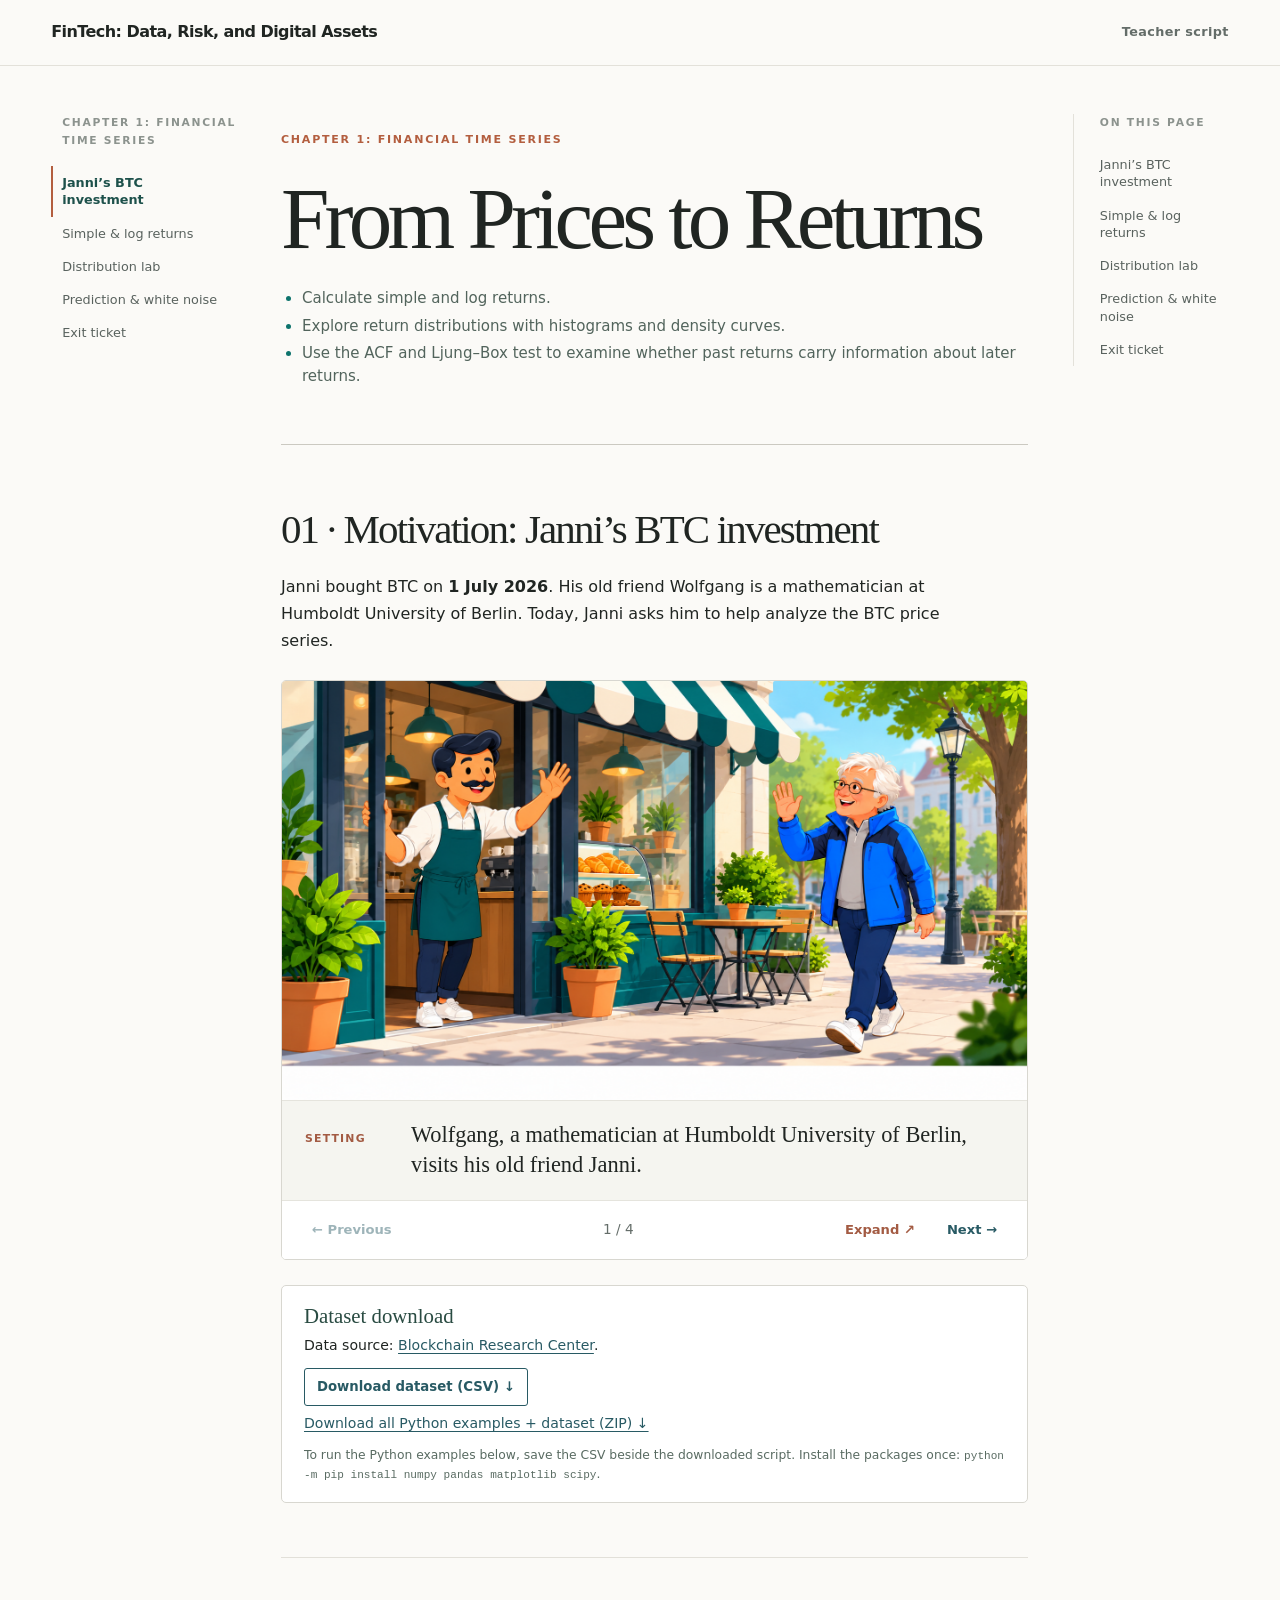
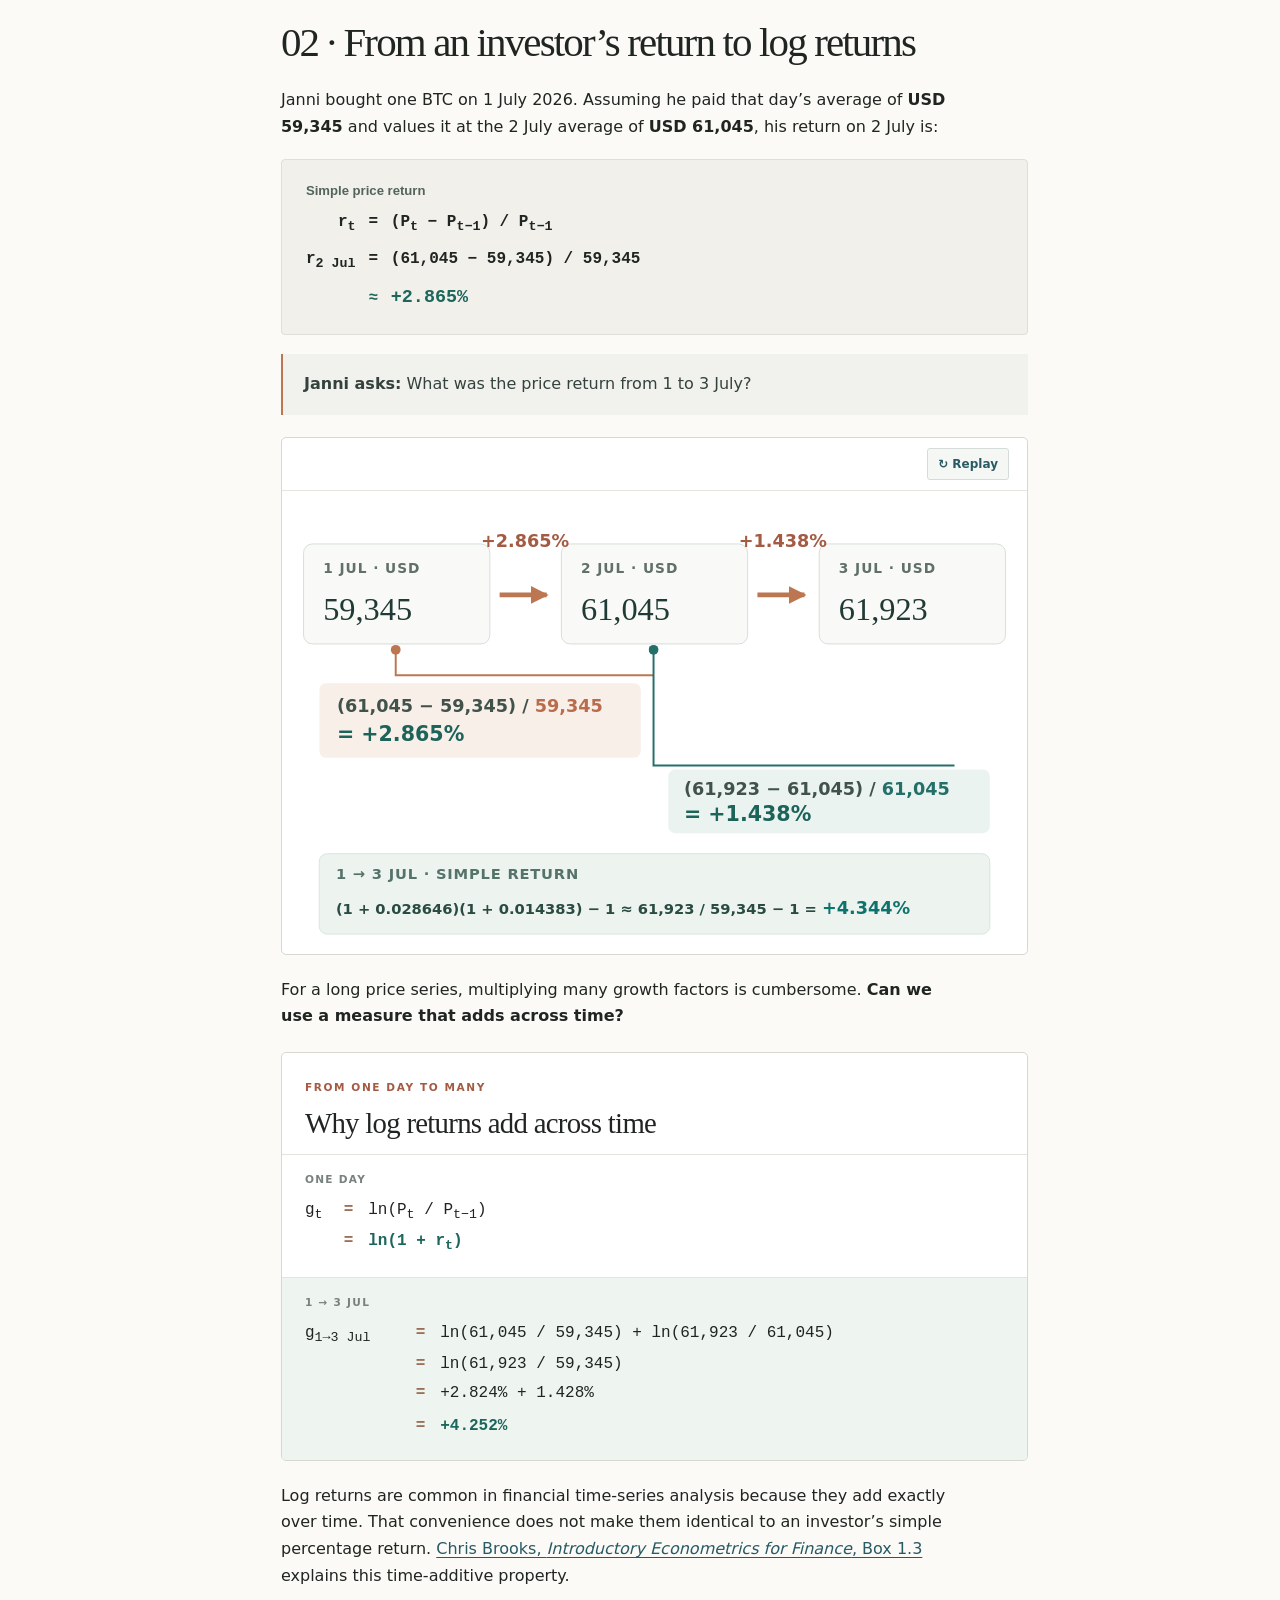
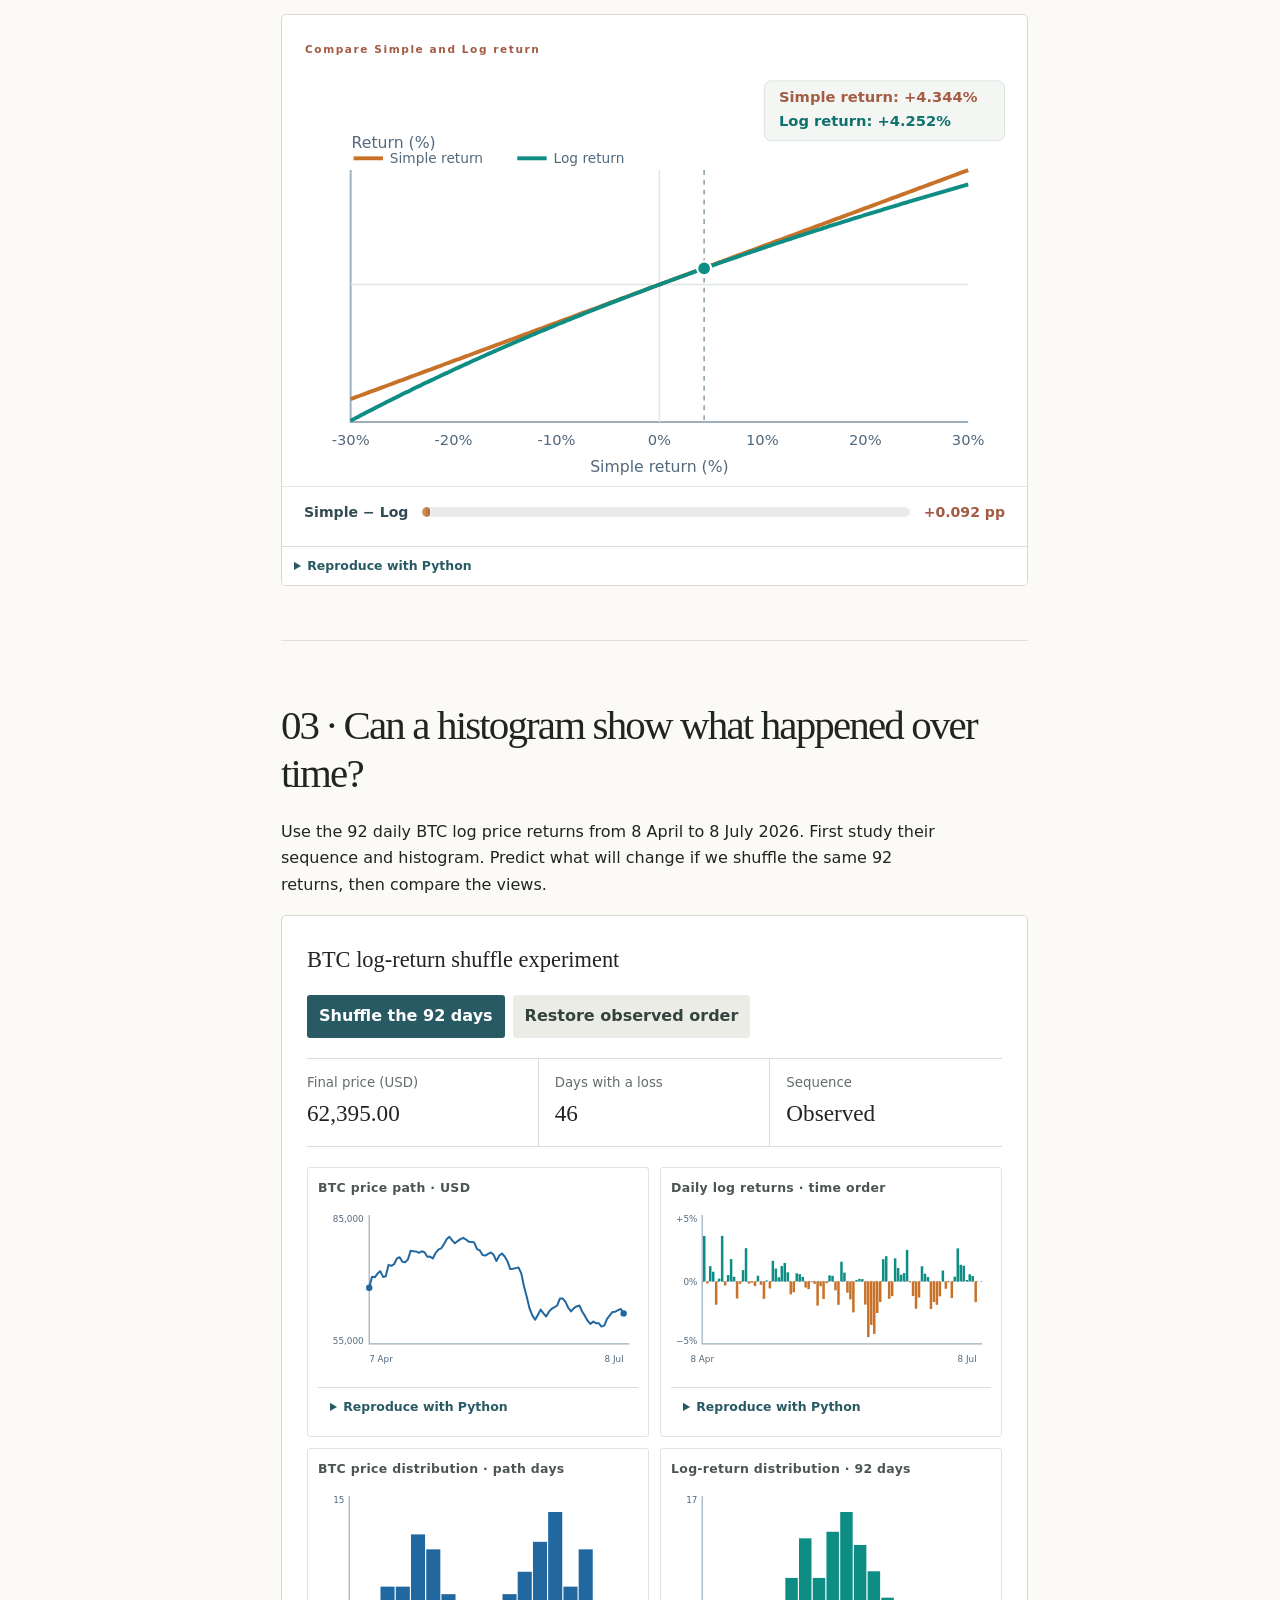
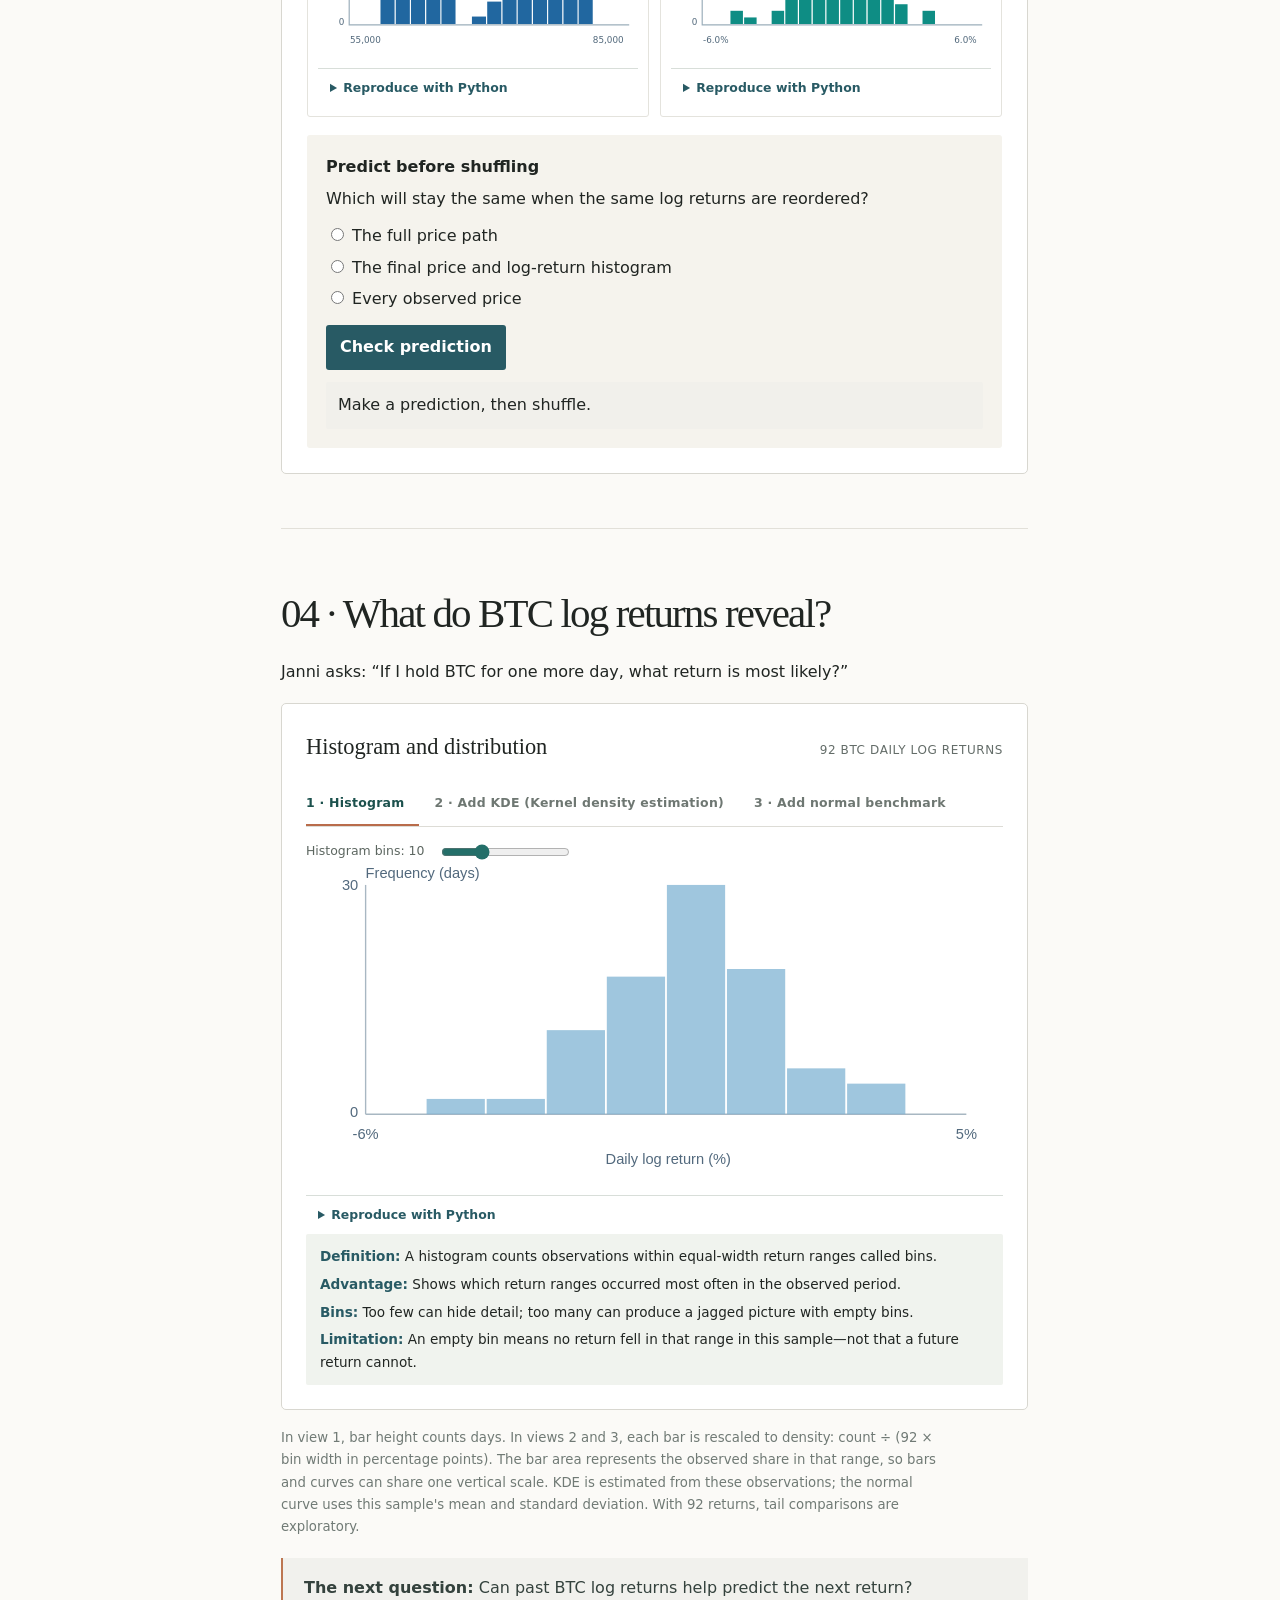
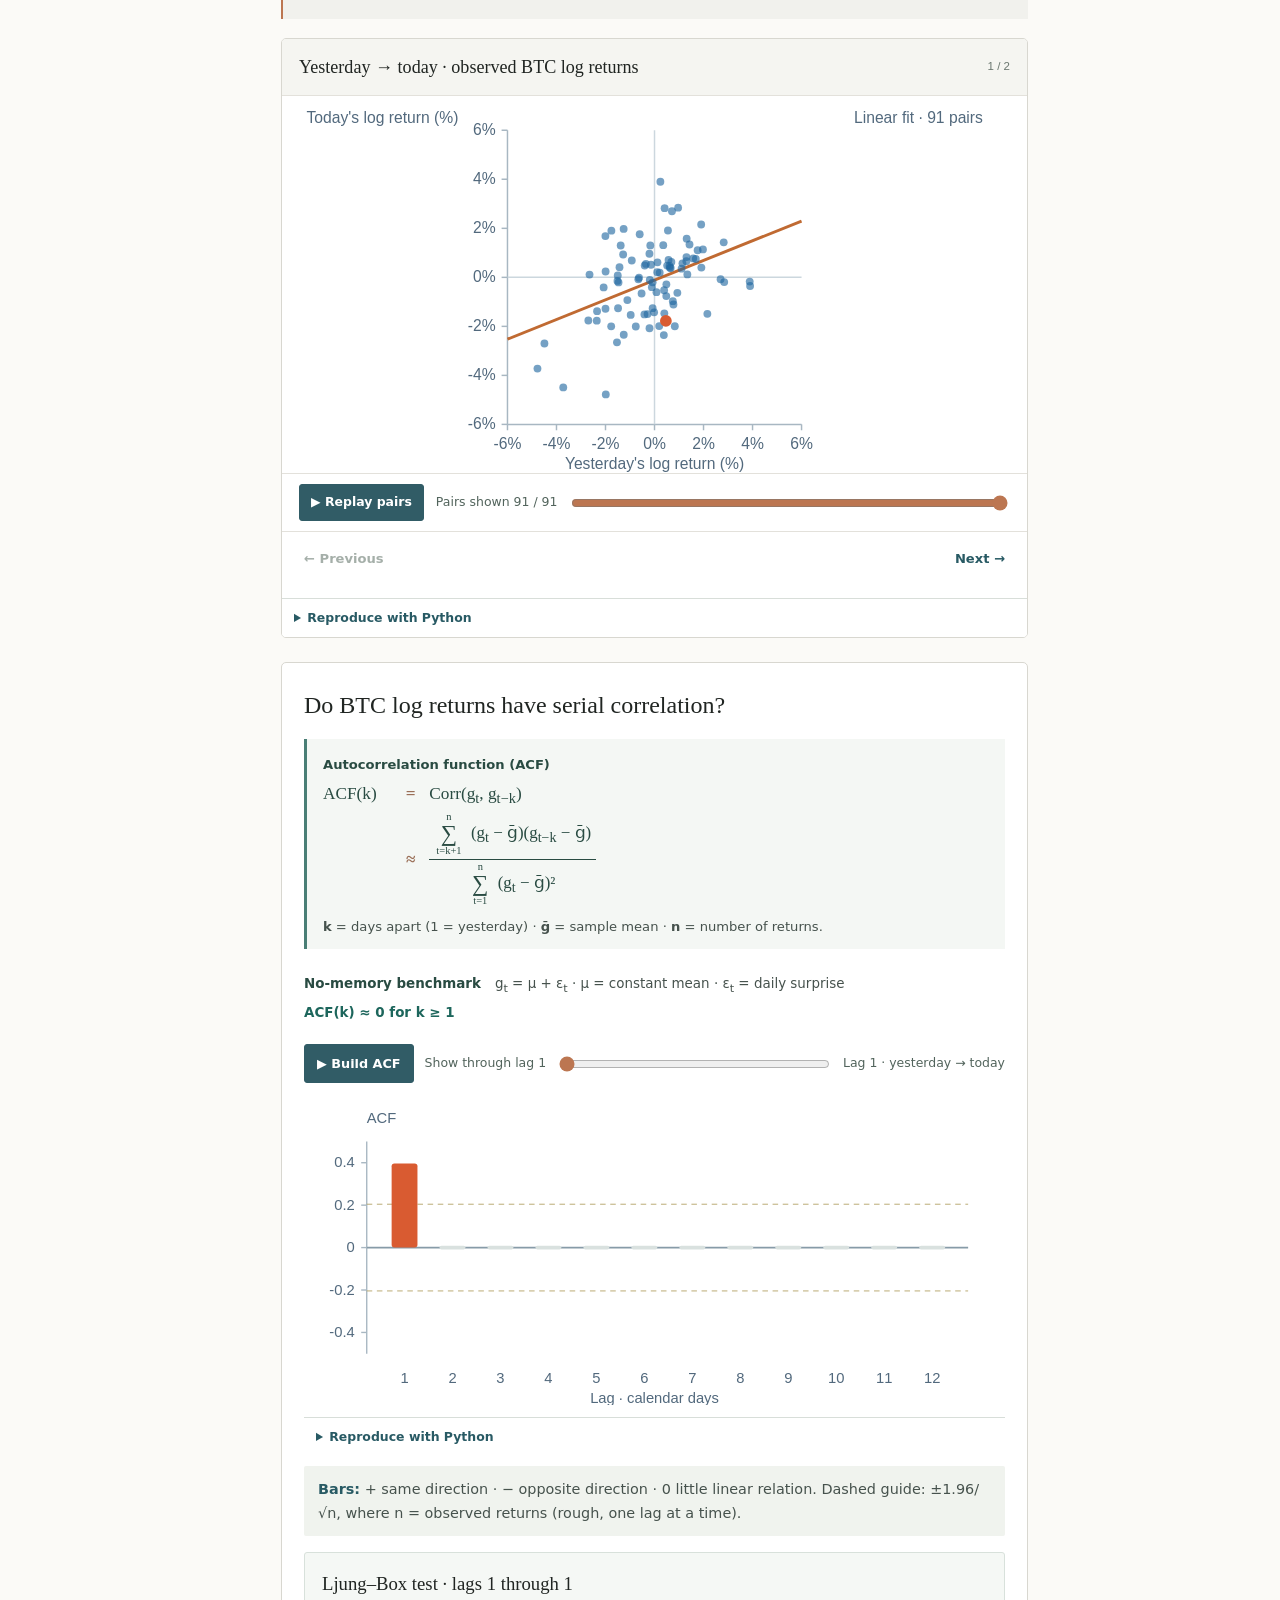
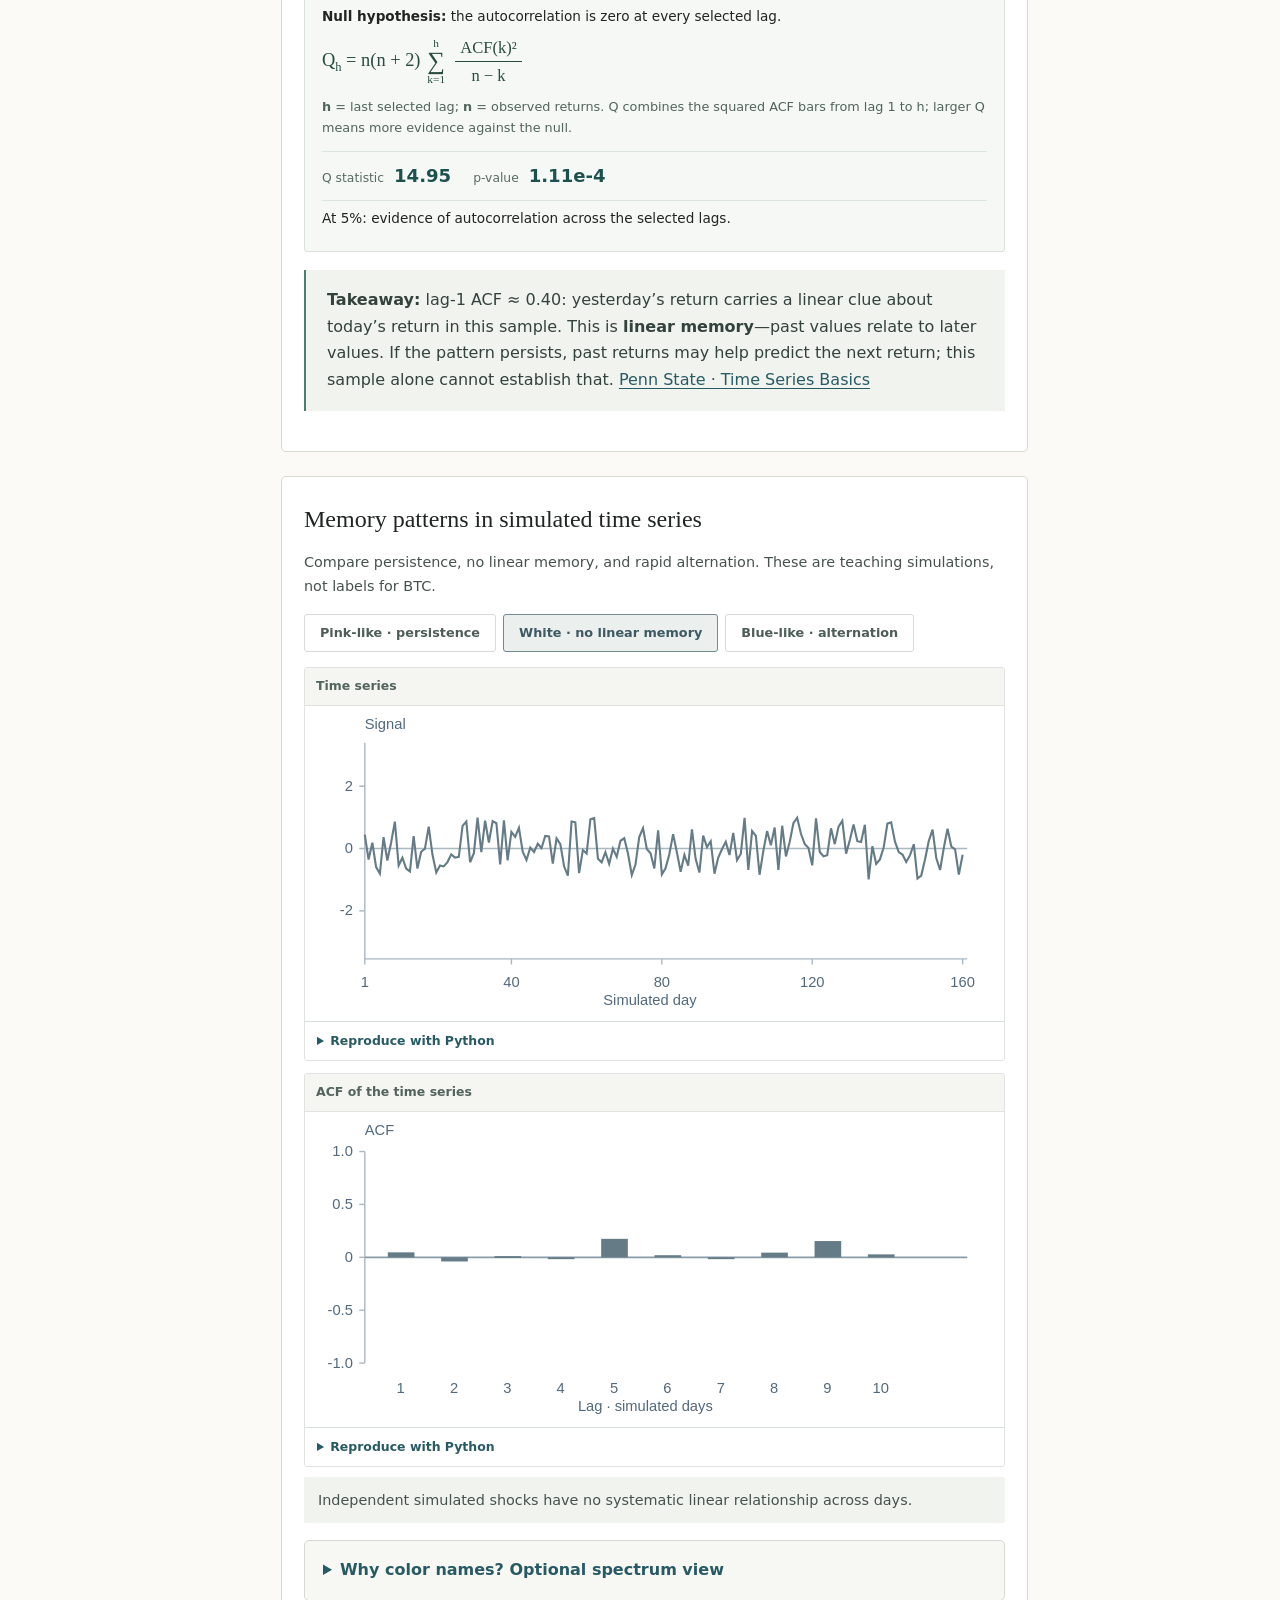
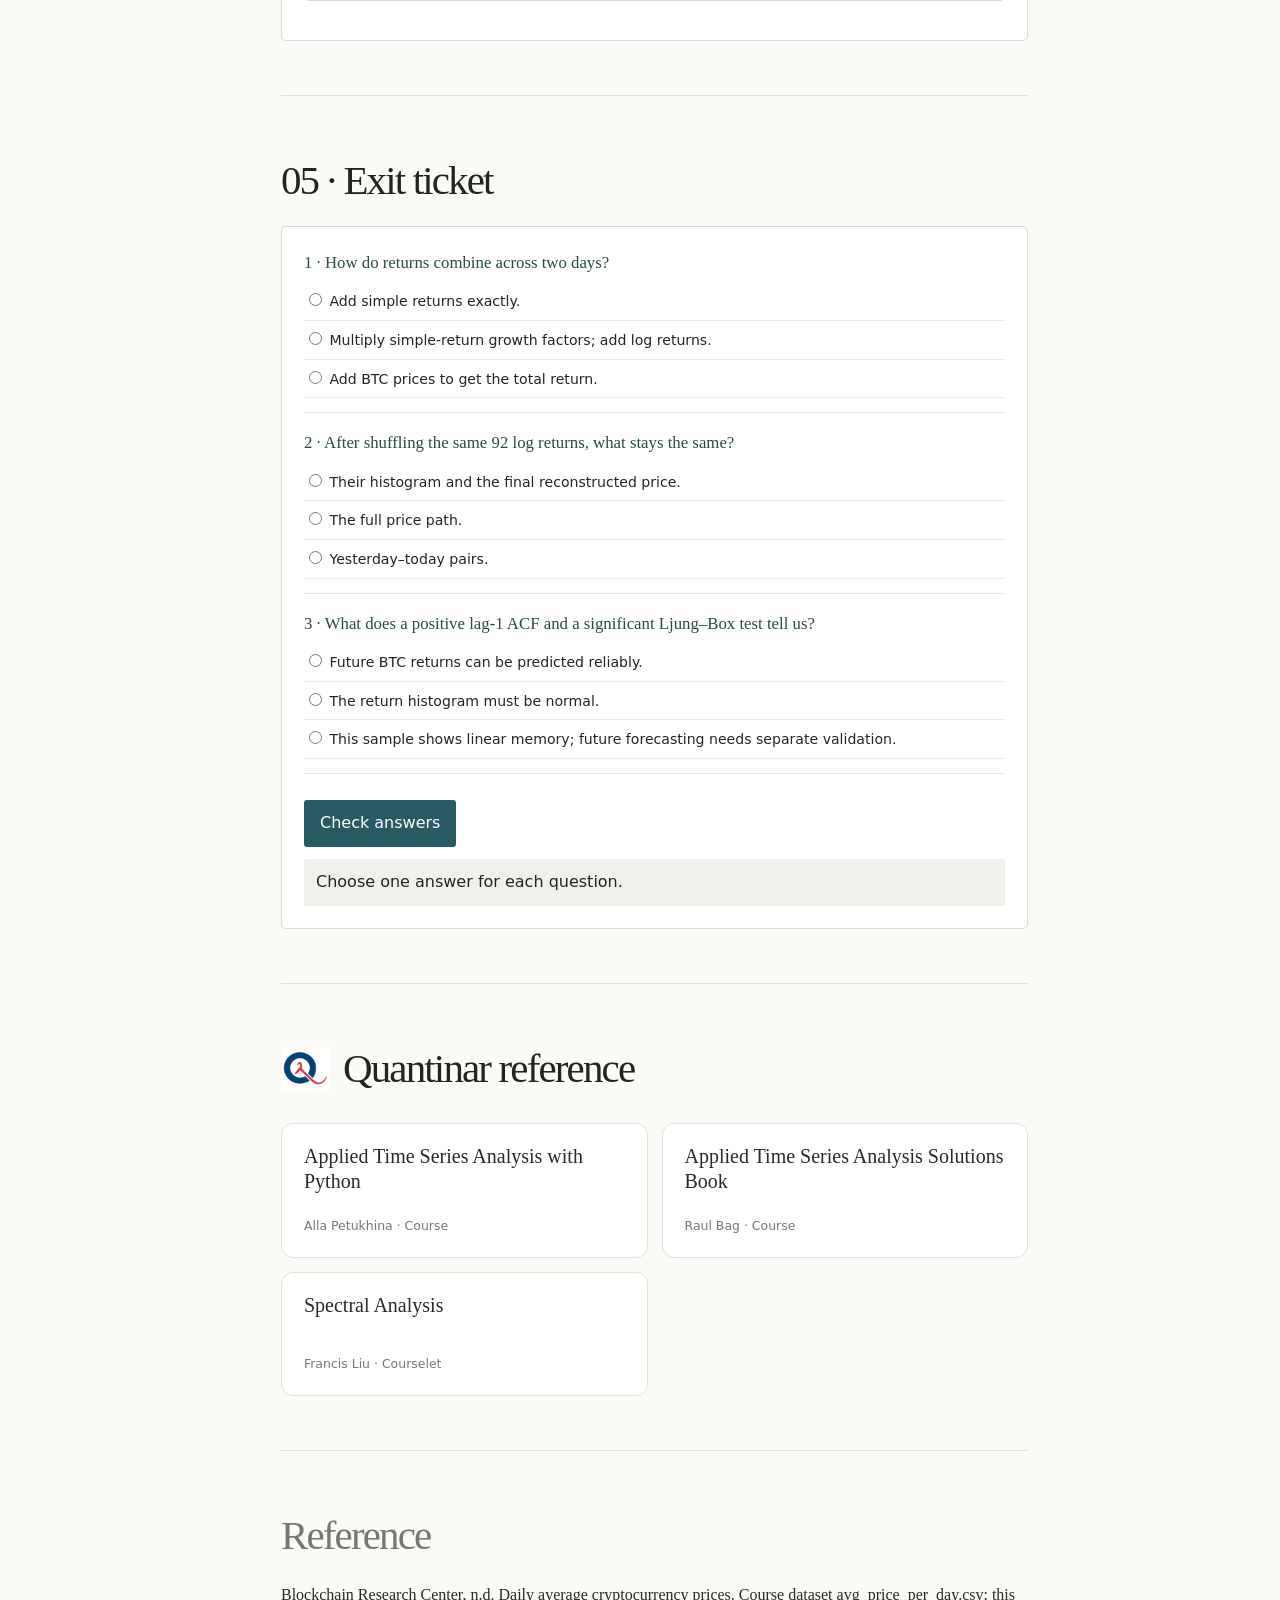
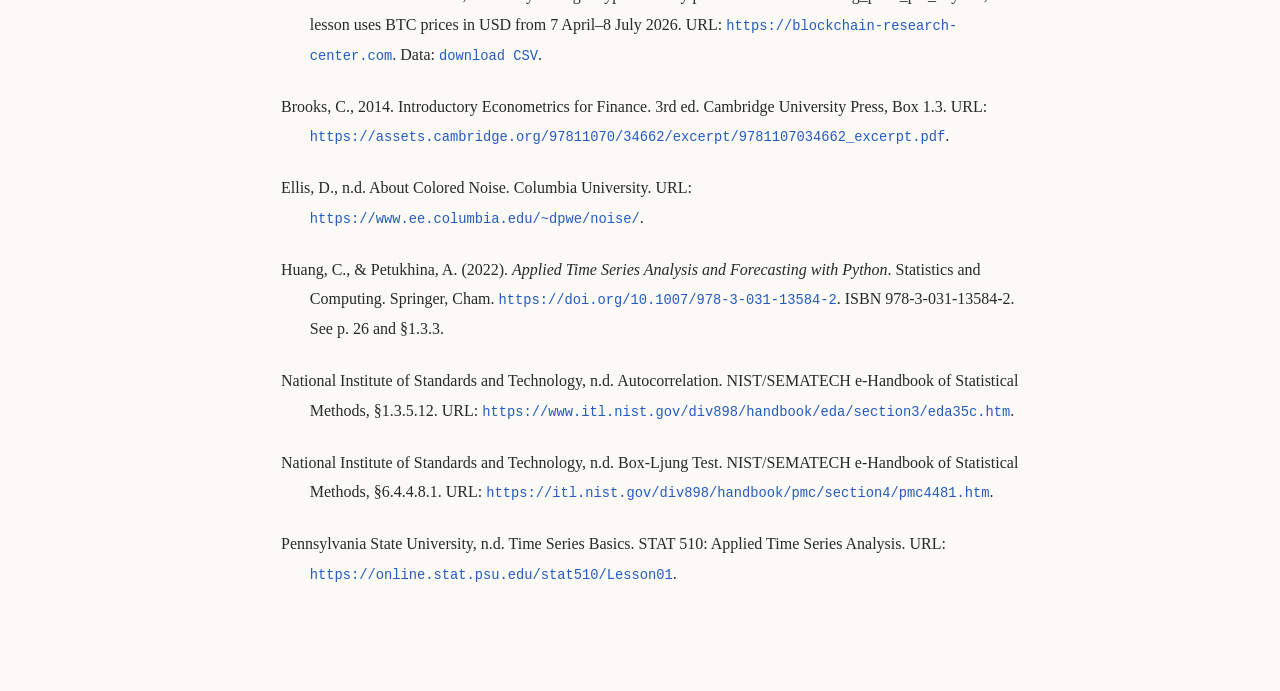
==== commit 726d2e04: "Update A2 references and Quantinar resources" ====
--- a/a2/index.html
+++ b/a2/index.html
@@ -112,7 +112,7 @@
         </figure>
         <p>For a long price series, multiplying many growth factors is cumbersome. <strong>Can we use a measure that adds across time?</strong></p>
         <figure class="math-visual" aria-labelledby="log-across-title">
-          <div class="math-visual-head"><span>ACROSS TIME</span><h3 id="log-across-title">Log returns turn the product into a sum</h3></div>
+          <div class="math-visual-head"><span>FROM ONE DAY TO MANY</span><h3 id="log-across-title">Why log returns add across time</h3></div>
           <div class="math-row"><span class="math-kicker">ONE DAY</span><div class="math-equations"><div class="math-equation-line"><span>g<sub>t</sub></span><b>=</b><span>ln(P<sub>t</sub> / P<sub>t−1</sub>)</span></div><div class="math-equation-line"><span></span><b>=</b><strong>ln(1 + r<sub>t</sub>)</strong></div></div></div>
           <div class="math-row math-row-accent"><span class="math-kicker">1 → 3 JUL</span><div class="math-equations"><div class="math-equation-line"><span>g<sub>1→3 Jul</sub></span><b>=</b><span>ln(61,045 / 59,345) + ln(61,923 / 61,045)</span></div><div class="math-equation-line"><span></span><b>=</b><span>ln(61,923 / 59,345)</span></div><div class="math-equation-line"><span></span><b>=</b><span>+2.824% + 1.428%</span></div><div class="math-equation-line math-equation-result"><span></span><b>=</b><strong>+4.252%</strong></div></div></div>
         </figure>
@@ -566,13 +566,21 @@
         <fieldset class="exit-question"><legend>3 · What does a positive lag-1 ACF and a significant Ljung–Box test tell us?</legend><label><input type="radio" name="exit-q3" value="a"> Future BTC returns can be predicted reliably.</label><label><input type="radio" name="exit-q3" value="b"> The return histogram must be normal.</label><label><input type="radio" name="exit-q3" value="c"> This sample shows linear memory; future forecasting needs separate validation.</label></fieldset>
         <button id="check-quiz" type="button">Check answers</button><div id="quiz-feedback" class="feedback" role="status">Choose one answer for each question.</div>
       </div></section>
+      <section class="lesson-section quantinar-reference" id="quantinar">
+        <h2><a class="quantinar-title" href="https://quantinar.com" target="_blank" rel="noopener"><img src="quantinar-logo.png" alt="Quantinar logo"><span>Quantinar reference</span></a></h2>
+        <div class="quantinar-courses">
+          <a href="https://quantinar.com/course/137/applied-time-series-analysis-with-python" target="_blank" rel="noopener"><span>Applied Time Series Analysis with Python</span><small>Alla Petukhina · Course</small></a>
+          <a href="https://quantinar.com/course/853/applied-time-series-analysis-solutions-book" target="_blank" rel="noopener"><span>Applied Time Series Analysis Solutions Book</span><small>Raul Bag · Course</small></a>
+          <a href="https://quantinar.com/course/143/spectral-analysis?q=Francis%20Liu" target="_blank" rel="noopener"><span>Spectral Analysis</span><small>Francis Liu · Courselet</small></a>
+        </div>
+      </section>
       <section class="lesson-section source-list" id="sources">
         <h2>Reference</h2>
         <ul class="reference-list">
           <li>Blockchain Research Center, n.d. Daily average cryptocurrency prices. Course dataset avg_price_per_day.csv; this lesson uses BTC prices in USD from 7 April–8 July 2026. URL: <a href="https://blockchain-research-center.com" target="_blank" rel="noopener">https://blockchain-research-center.com</a>. Data: <a href="../assets/data/avg_price_per_day.csv" download="avg_price_per_day.csv">download CSV</a>.</li>
           <li>Brooks, C., 2014. Introductory Econometrics for Finance. 3rd ed. Cambridge University Press, Box 1.3. URL: <a href="https://assets.cambridge.org/97811070/34662/excerpt/9781107034662_excerpt.pdf" target="_blank" rel="noopener">https://assets.cambridge.org/97811070/34662/excerpt/9781107034662_excerpt.pdf</a>.</li>
           <li>Ellis, D., n.d. About Colored Noise. Columbia University. URL: <a href="https://www.ee.columbia.edu/~dpwe/noise/" target="_blank" rel="noopener">https://www.ee.columbia.edu/~dpwe/noise/</a>.</li>
-          <li>Huang, C., Petukhina, A., 2022. Applied Time Series Analysis and Forecasting with Python. Draft dated 5 June 2022, p. 26 and §1.3.3.</li>
+          <li>Huang, C., &amp; Petukhina, A. (2022). <em>Applied Time Series Analysis and Forecasting with Python</em>. Statistics and Computing. Springer, Cham. <a href="https://doi.org/10.1007/978-3-031-13584-2">https://doi.org/10.1007/978-3-031-13584-2</a>. ISBN 978-3-031-13584-2. See p. 26 and §1.3.3.</li>
           <li>National Institute of Standards and Technology, n.d. Autocorrelation. NIST/SEMATECH e-Handbook of Statistical Methods, §1.3.5.12. URL: <a href="https://www.itl.nist.gov/div898/handbook/eda/section3/eda35c.htm" target="_blank" rel="noopener">https://www.itl.nist.gov/div898/handbook/eda/section3/eda35c.htm</a>.</li>
           <li>National Institute of Standards and Technology, n.d. Box-Ljung Test. NIST/SEMATECH e-Handbook of Statistical Methods, §6.4.4.8.1. URL: <a href="https://itl.nist.gov/div898/handbook/pmc/section4/pmc4481.htm" target="_blank" rel="noopener">https://itl.nist.gov/div898/handbook/pmc/section4/pmc4481.htm</a>.</li>
           <li>Pennsylvania State University, n.d. Time Series Basics. STAT 510: Applied Time Series Analysis. URL: <a href="https://online.stat.psu.edu/stat510/Lesson01" target="_blank" rel="noopener">https://online.stat.psu.edu/stat510/Lesson01</a>.</li>
--- a/a2/design.css
+++ b/a2/design.css
@@ -69,5 +69,6 @@
 .simple-return-formula{display:grid;grid-template-columns:max-content 1.2rem minmax(0,1fr);column-gap:.5rem;row-gap:.45rem;align-items:baseline}.simple-return-formula .formula-heading{grid-column:1/-1}.simple-return-formula .formula-line,.simple-return-formula .formula-line:last-child{display:contents;font-size:1rem}.simple-return-formula .formula-line>span:first-child{text-align:right}.simple-return-formula .formula-line>span:nth-child(2){text-align:center}.simple-return-formula .formula-line>span:last-child{white-space:nowrap}.simple-return-formula .formula-line:last-child strong{font-size:1.15rem}@media(max-width:700px){.simple-return-formula{grid-template-columns:max-content 1rem minmax(0,1fr);column-gap:.35rem}.simple-return-formula .formula-line>span:last-child{white-space:normal}}
 .acf-equation-line:has(.acf-fraction){align-items:center}.acf-equation-line:has(.acf-fraction)>b{align-self:center}
 .reference-list{list-style:none;margin:0;padding:0;color:#252b28;font-family:Georgia,"Times New Roman",serif;font-size:1rem;line-height:1.85}.reference-list li{padding-left:1.8em;text-indent:-1.8em;margin:0 0 1.4em}.reference-list a{font-family:ui-monospace,SFMono-Regular,Menlo,monospace;font-size:.86em;color:#245ac1;overflow-wrap:anywhere;text-decoration:none}.reference-list a:hover{text-decoration:underline}@media(max-width:700px){.reference-list{font-size:.94rem;line-height:1.7}.reference-list li{padding-left:1.3em;text-indent:-1.3em}}
+.quantinar-title{display:inline-flex;align-items:center;gap:14px;color:inherit;text-decoration:none}.quantinar-title img{width:48px;height:44px;object-fit:contain;flex:none}.quantinar-title:hover span{text-decoration:underline;text-decoration-thickness:1px;text-underline-offset:5px}.quantinar-courses{display:grid;grid-template-columns:repeat(2,minmax(0,1fr));gap:14px}.quantinar-courses>a{display:flex;flex-direction:column;justify-content:space-between;gap:22px;min-height:124px;padding:20px 22px;border:1px solid #e2e0d9;border-radius:12px;background:#fff;color:#252b28;text-decoration:none;transition:border-color .2s,transform .2s}.quantinar-courses>a:hover{border-color:#0b4b84;transform:translateY(-2px)}.quantinar-courses>a span{font-family:Georgia,"Times New Roman",serif;font-size:1.25rem;line-height:1.25}.quantinar-courses>a small{font-size:.78rem;color:#707a75}@media(max-width:700px){.quantinar-courses{grid-template-columns:1fr}}
 .dataset-download{margin:22px 0 0;padding:18px 22px;border:1px solid #d8d7d0;border-radius:5px;background:#fff}.dataset-download h3{margin:0;font:500 1.3rem Georgia,"Times New Roman",serif;color:#294b42}.dataset-download p{font-size:.88rem;margin:7px 0 12px;line-height:1.5}.dataset-download-link{display:inline-block;border:1px solid #285a64;border-radius:3px;padding:7px 12px;color:#285a64;font-size:.83rem;font-weight:700;text-decoration:none}.dataset-download-link:hover{background:#f2f5f2}
 .python-reproduce{margin:12px 0 0;border-top:1px solid #d8ded9;background:#fff;color:#46524d;min-width:0}.python-reproduce>summary{cursor:pointer;padding:10px 12px;font-size:.78rem;font-weight:700;color:#285a64;line-height:1.4}.python-reproduce>summary:hover{background:#f2f5f2}.python-reproduce-body{padding:0 12px 12px;min-width:0}.python-reproduce-body p{font-size:.76rem;line-height:1.5;margin:5px 0 8px}.python-reproduce-body>a{font-size:.76rem;font-weight:700}.python-reproduce pre{max-height:360px;overflow:auto;padding:13px;margin:10px 0 0;border:1px solid #d8ded9;border-radius:3px;background:#f2f5f2;text-align:left;white-space:pre;tab-size:4}.python-reproduce pre code{font-family:ui-monospace,SFMono-Regular,Menlo,monospace;font-size:.72rem;line-height:1.55;color:#253b34}.dataset-download .python-setup{font-size:.77rem;color:#596b62;margin-bottom:0}.python-setup code{font-size:.9em;overflow-wrap:anywhere}
